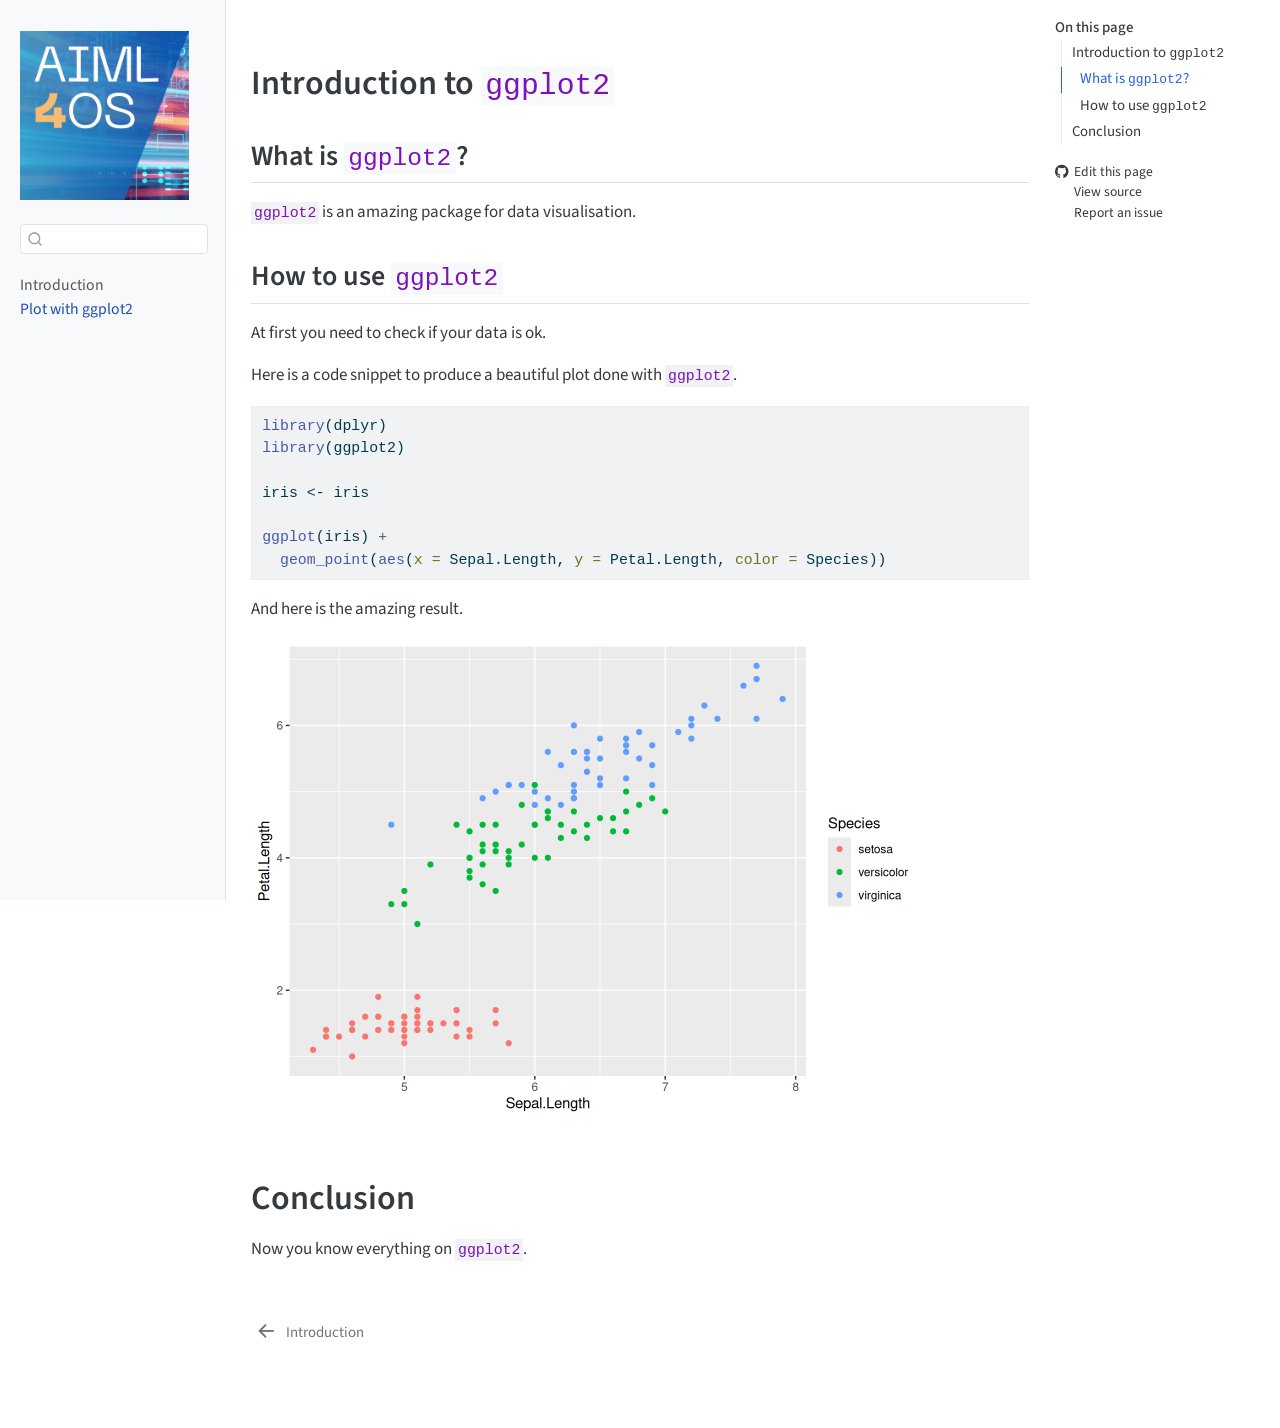
==== chapters/chapter1.html @ b34e7468 "Built site for gh-pages" ====
<!DOCTYPE html>
<html xmlns="http://www.w3.org/1999/xhtml" lang="en" xml:lang="en"><head>

<meta charset="utf-8">
<meta name="generator" content="quarto-1.9.37">

<meta name="viewport" content="width=device-width, initial-scale=1.0, user-scalable=yes">


<title>chapter1 – Introduction to `ggplot2`</title>
<style>
/* Default styles provided by pandoc.
** See https://pandoc.org/MANUAL.html#variables-for-html for config info.
*/
code{white-space: pre-wrap;}
span.smallcaps{font-variant: small-caps;}
div.columns{display: flex; gap: min(4vw, 1.5em);}
div.column{flex: auto; overflow-x: auto;}
div.hanging-indent{margin-left: 1.5em; text-indent: -1.5em;}
ul.task-list{list-style: none;}
ul.task-list li input[type="checkbox"] {
  width: 0.8em;
  margin: 0 0.8em 0.2em -1em; /* quarto-specific, see https://github.com/quarto-dev/quarto-cli/issues/4556 */ 
  vertical-align: middle;
}
/* CSS for syntax highlighting */
html { -webkit-text-size-adjust: 100%; }
pre > code.sourceCode { white-space: pre; position: relative; }
pre > code.sourceCode > span { display: inline-block; line-height: 1.25; }
pre > code.sourceCode > span:empty { height: 1.2em; }
.sourceCode { overflow: visible; }
code.sourceCode > span { color: inherit; text-decoration: inherit; }
div.sourceCode { margin: 1em 0; }
pre.sourceCode { margin: 0; }
@media screen {
div.sourceCode { overflow: auto; }
}
@media print {
pre > code.sourceCode { white-space: pre-wrap; }
pre > code.sourceCode > span { text-indent: -5em; padding-left: 5em; }
}
pre.numberSource code
  { counter-reset: source-line 0; }
pre.numberSource code > span
  { position: relative; left: -4em; counter-increment: source-line; }
pre.numberSource code > span > a:first-child::before
  { content: counter(source-line);
    position: relative; left: -1em; text-align: right; vertical-align: baseline;
    border: none; display: inline-block;
    -webkit-touch-callout: none; -webkit-user-select: none;
    -khtml-user-select: none; -moz-user-select: none;
    -ms-user-select: none; user-select: none;
    padding: 0 4px; width: 4em;
  }
pre.numberSource { margin-left: 3em;  padding-left: 4px; }
div.sourceCode
  {   }
@media screen {
pre > code.sourceCode > span > a:first-child::before { text-decoration: underline; }
}
</style>


<script src="../site_libs/quarto-nav/quarto-nav.js"></script>
<script src="../site_libs/quarto-nav/headroom.min.js"></script>
<script src="../site_libs/clipboard/clipboard.min.js"></script>
<script src="../site_libs/quarto-search/autocomplete.umd.js"></script>
<script src="../site_libs/quarto-search/fuse.min.js"></script>
<script src="../site_libs/quarto-search/quarto-search.js"></script>
<meta name="quarto:offset" content="../">
<link href="../index.html" rel="prev">
<script src="../site_libs/quarto-html/quarto.js" type="module"></script>
<script src="../site_libs/quarto-html/tabsets/tabsets.js" type="module"></script>
<script src="../site_libs/quarto-html/popper.min.js"></script>
<script src="../site_libs/quarto-html/tippy.umd.min.js"></script>
<script src="../site_libs/quarto-html/anchor.min.js"></script>
<link href="../site_libs/quarto-html/tippy.css" rel="stylesheet">
<link href="../site_libs/quarto-html/quarto-syntax-highlighting-7f8f88aac4f3542376d5c11b86a4c14d.css" rel="stylesheet" id="quarto-text-highlighting-styles">
<script src="../site_libs/bootstrap/bootstrap.min.js"></script>
<link href="../site_libs/bootstrap/bootstrap-icons.css" rel="stylesheet">
<link href="../site_libs/bootstrap/bootstrap-2b9ad9b23315d5bb2415e975ecd3cf61.min.css" rel="stylesheet" append-hash="true" id="quarto-bootstrap" data-mode="light">
<script id="quarto-search-options" type="application/json">{
  "location": "sidebar",
  "copy-button": false,
  "collapse-after": 3,
  "panel-placement": "start",
  "type": "textbox",
  "limit": 50,
  "keyboard-shortcut": [
    "f",
    "/",
    "s"
  ],
  "show-item-context": false,
  "language": {
    "search-no-results-text": "No results",
    "search-matching-documents-text": "matching documents",
    "search-copy-link-title": "Copy link to search",
    "search-hide-matches-text": "Hide additional matches",
    "search-more-match-text": "more match in this document",
    "search-more-matches-text": "more matches in this document",
    "search-clear-button-title": "Clear",
    "search-text-placeholder": "",
    "search-detached-cancel-button-title": "Cancel",
    "search-submit-button-title": "Submit",
    "search-label": "Search"
  }
}</script>


<link rel="stylesheet" href="../styles.css">
</head>

<body class="nav-sidebar docked quarto-light">

<div id="quarto-search-results"></div>
  <header id="quarto-header" class="headroom fixed-top">
  <nav class="quarto-secondary-nav">
    <div class="container-fluid d-flex">
      <button type="button" class="quarto-btn-toggle btn" data-bs-toggle="collapse" role="button" data-bs-target=".quarto-sidebar-collapse-item" aria-controls="quarto-sidebar" aria-expanded="false" aria-label="Toggle sidebar navigation" onclick="if (window.quartoToggleHeadroom) { window.quartoToggleHeadroom(); }">
        <i class="bi bi-layout-text-sidebar-reverse"></i>
      </button>
        <nav class="quarto-page-breadcrumbs" aria-label="breadcrumb"><ol class="breadcrumb"><li class="breadcrumb-item"><a href="../chapters/chapter1.html">Plot with ggplot2</a></li></ol></nav>
        <a class="flex-grow-1" role="navigation" data-bs-toggle="collapse" data-bs-target=".quarto-sidebar-collapse-item" aria-controls="quarto-sidebar" aria-expanded="false" aria-label="Toggle sidebar navigation" onclick="if (window.quartoToggleHeadroom) { window.quartoToggleHeadroom(); }">      
        </a>
      <button type="button" class="btn quarto-search-button" aria-label="Search" onclick="window.quartoOpenSearch();">
        <i class="bi bi-search"></i>
      </button>
    </div>
  </nav>
</header>
<!-- content -->
<div id="quarto-content" class="quarto-container page-columns page-rows-contents page-layout-article">
<!-- sidebar -->
  <nav id="quarto-sidebar" class="sidebar collapse collapse-horizontal quarto-sidebar-collapse-item sidebar-navigation docked overflow-auto">
    <div class="pt-lg-2 mt-2 text-left sidebar-header">
      <a href="../index.html" class="sidebar-logo-link">
      <img src="../resources/profile/main3.png" alt="" class="sidebar-logo light-content py-0 d-lg-inline d-none">
      <img src="../resources/profile/main3.png" alt="" class="sidebar-logo dark-content py-0 d-lg-inline d-none">
      </a>
      </div>
        <div class="mt-2 flex-shrink-0 align-items-center">
        <div class="sidebar-search">
        <div id="quarto-search" class="" title="Search"></div>
        </div>
        </div>
    <div class="sidebar-menu-container"> 
    <ul class="list-unstyled mt-1">
        <li class="sidebar-item">
  <div class="sidebar-item-container"> 
  <a href="../index.html" class="sidebar-item-text sidebar-link">
 <span class="menu-text">Introduction</span></a>
  </div>
</li>
        <li class="sidebar-item">
  <div class="sidebar-item-container"> 
  <a href="../chapters/chapter1.html" class="sidebar-item-text sidebar-link active">
 <span class="menu-text">Plot with ggplot2</span></a>
  </div>
</li>
    </ul>
    </div>
</nav>
<div id="quarto-sidebar-glass" class="quarto-sidebar-collapse-item" data-bs-toggle="collapse" data-bs-target=".quarto-sidebar-collapse-item"></div>
<!-- margin-sidebar -->
    <div id="quarto-margin-sidebar" class="sidebar margin-sidebar">
        <nav id="TOC" role="doc-toc" class="toc-active">
    <h2 id="toc-title">On this page</h2>
   
  <ul>
  <li><a href="#introduction-to-ggplot2" id="toc-introduction-to-ggplot2" class="nav-link active" data-scroll-target="#introduction-to-ggplot2">Introduction to <code>ggplot2</code></a>
  <ul class="collapse">
  <li><a href="#what-is-ggplot2" id="toc-what-is-ggplot2" class="nav-link" data-scroll-target="#what-is-ggplot2">What is <code>ggplot2</code>?</a></li>
  <li><a href="#how-to-use-ggplot2" id="toc-how-to-use-ggplot2" class="nav-link" data-scroll-target="#how-to-use-ggplot2">How to use <code>ggplot2</code></a></li>
  </ul></li>
  <li><a href="#conclusion" id="toc-conclusion" class="nav-link" data-scroll-target="#conclusion">Conclusion</a></li>
  </ul>
<div class="toc-actions"><ul><li><a href="https://github.com/AIML4OS/AIML4OS-template-quarto-r/edit/main/chapters/chapter1.qmd" class="toc-action"><i class="bi bi-github"></i>Edit this page</a></li><li><a href="https://github.com/AIML4OS/AIML4OS-template-quarto-r/blob/main/chapters/chapter1.qmd" class="toc-action"><i class="bi empty"></i>View source</a></li><li><a href="https://github.com/AIML4OS/AIML4OS-template-quarto-r/issues/new" class="toc-action"><i class="bi empty"></i>Report an issue</a></li></ul></div></nav>
    </div>
<!-- main -->
<main class="content" id="quarto-document-content"><header id="title-block-header" class="quarto-title-block"></header>




<section id="introduction-to-ggplot2" class="level1">
<h1>Introduction to <code>ggplot2</code></h1>
<section id="what-is-ggplot2" class="level2">
<h2 class="anchored" data-anchor-id="what-is-ggplot2">What is <code>ggplot2</code>?</h2>
<p><code>ggplot2</code> is an amazing package for data visualisation.</p>
</section>
<section id="how-to-use-ggplot2" class="level2">
<h2 class="anchored" data-anchor-id="how-to-use-ggplot2">How to use <code>ggplot2</code></h2>
<p>At first you need to check if your data is ok.</p>
<p>Here is a code snippet to produce a beautiful plot done with <code>ggplot2</code>.</p>
<div class="cell">
<div class="code-copy-outer-scaffold"><div class="sourceCode cell-code" id="cb1"><pre class="sourceCode r code-with-copy"><code class="sourceCode r"><span id="cb1-1"><a href="#cb1-1" aria-hidden="true" tabindex="-1"></a><span class="fu">library</span>(dplyr)</span>
<span id="cb1-2"><a href="#cb1-2" aria-hidden="true" tabindex="-1"></a><span class="fu">library</span>(ggplot2)</span>
<span id="cb1-3"><a href="#cb1-3" aria-hidden="true" tabindex="-1"></a></span>
<span id="cb1-4"><a href="#cb1-4" aria-hidden="true" tabindex="-1"></a>iris <span class="ot">&lt;-</span> iris</span>
<span id="cb1-5"><a href="#cb1-5" aria-hidden="true" tabindex="-1"></a></span>
<span id="cb1-6"><a href="#cb1-6" aria-hidden="true" tabindex="-1"></a><span class="fu">ggplot</span>(iris) <span class="sc">+</span></span>
<span id="cb1-7"><a href="#cb1-7" aria-hidden="true" tabindex="-1"></a>  <span class="fu">geom_point</span>(<span class="fu">aes</span>(<span class="at">x =</span> Sepal.Length, <span class="at">y =</span> Petal.Length, <span class="at">color =</span> Species))</span></code></pre></div><button title="Copy to Clipboard" class="code-copy-button"><i class="bi"></i></button></div>
</div>
<p>And here is the amazing result.</p>
<div class="cell">
<div class="cell-output-display">
<div>
<figure class="figure">
<p><img src="chapter1_files/figure-html/unnamed-chunk-2-1.png" class="img-fluid figure-img" width="672"></p>
</figure>
</div>
</div>
</div>
</section>
</section>
<section id="conclusion" class="level1">
<h1>Conclusion</h1>
<p>Now you know everything on <code>ggplot2</code>.</p>


</section>

</main> <!-- /main -->
<script id="quarto-html-after-body" type="application/javascript">
  window.document.addEventListener("DOMContentLoaded", function (event) {
    const icon = "";
    const anchorJS = new window.AnchorJS();
    anchorJS.options = {
      placement: 'right',
      icon: icon
    };
    anchorJS.add('.anchored');
    const isCodeAnnotation = (el) => {
      for (const clz of el.classList) {
        if (clz.startsWith('code-annotation-')) {                     
          return true;
        }
      }
      return false;
    }
    const onCopySuccess = function(e) {
      // button target
      const button = e.trigger;
      // don't keep focus
      button.blur();
      // flash "checked"
      button.classList.add('code-copy-button-checked');
      var currentTitle = button.getAttribute("title");
      button.setAttribute("title", "Copied!");
      let tooltip;
      if (window.bootstrap) {
        button.setAttribute("data-bs-toggle", "tooltip");
        button.setAttribute("data-bs-placement", "left");
        button.setAttribute("data-bs-title", "Copied!");
        tooltip = new bootstrap.Tooltip(button, 
          { trigger: "manual", 
            customClass: "code-copy-button-tooltip",
            offset: [0, -8]});
        tooltip.show();    
      }
      setTimeout(function() {
        if (tooltip) {
          tooltip.hide();
          button.removeAttribute("data-bs-title");
          button.removeAttribute("data-bs-toggle");
          button.removeAttribute("data-bs-placement");
        }
        button.setAttribute("title", currentTitle);
        button.classList.remove('code-copy-button-checked');
      }, 1000);
      // clear code selection
      e.clearSelection();
    }
    const getTextToCopy = function(trigger) {
      const outerScaffold = trigger.parentElement.cloneNode(true);
      const codeEl = outerScaffold.querySelector('code');
      for (const childEl of codeEl.children) {
        if (isCodeAnnotation(childEl)) {
          childEl.remove();
        }
      }
      return codeEl.innerText;
    }
    const clipboard = new window.ClipboardJS('.code-copy-button:not([data-in-quarto-modal])', {
      text: getTextToCopy
    });
    clipboard.on('success', onCopySuccess);
    if (window.document.getElementById('quarto-embedded-source-code-modal')) {
      const clipboardModal = new window.ClipboardJS('.code-copy-button[data-in-quarto-modal]', {
        text: getTextToCopy,
        container: window.document.getElementById('quarto-embedded-source-code-modal')
      });
      clipboardModal.on('success', onCopySuccess);
    }
      var localhostRegex = new RegExp(/^(?:http|https):\/\/localhost\:?[0-9]*\//);
      var mailtoRegex = new RegExp(/^mailto:/);
        var filterRegex = new RegExp("https:\/\/AIML4OS\.github\.io\/AIML4OS-template-quarto-r");
      var isInternal = (href) => {
          return filterRegex.test(href) || localhostRegex.test(href) || mailtoRegex.test(href);
      }
      // Inspect non-navigation links and adorn them if external
     var links = window.document.querySelectorAll('a[href]:not(.nav-link):not(.navbar-brand):not(.toc-action):not(.sidebar-link):not(.sidebar-item-toggle):not(.pagination-link):not(.no-external):not([aria-hidden]):not(.dropdown-item):not(.quarto-navigation-tool):not(.about-link)');
      for (var i=0; i<links.length; i++) {
        const link = links[i];
        if (!isInternal(link.href)) {
          // undo the damage that might have been done by quarto-nav.js in the case of
          // links that we want to consider external
          if (link.dataset.originalHref !== undefined) {
            link.href = link.dataset.originalHref;
          }
        }
      }
    function tippyHover(el, contentFn, onTriggerFn, onUntriggerFn) {
      const config = {
        allowHTML: true,
        maxWidth: 500,
        delay: 100,
        arrow: false,
        appendTo: function(el) {
            return el.parentElement;
        },
        interactive: true,
        interactiveBorder: 10,
        theme: 'quarto',
        placement: 'bottom-start',
      };
      if (contentFn) {
        config.content = contentFn;
      }
      if (onTriggerFn) {
        config.onTrigger = onTriggerFn;
      }
      if (onUntriggerFn) {
        config.onUntrigger = onUntriggerFn;
      }
      window.tippy(el, config); 
    }
    const noterefs = window.document.querySelectorAll('a[role="doc-noteref"]');
    for (var i=0; i<noterefs.length; i++) {
      const ref = noterefs[i];
      tippyHover(ref, function() {
        // use id or data attribute instead here
        let href = ref.getAttribute('data-footnote-href') || ref.getAttribute('href');
        try { href = new URL(href).hash; } catch {}
        const id = href.replace(/^#\/?/, "");
        const note = window.document.getElementById(id);
        if (note) {
          return note.innerHTML;
        } else {
          return "";
        }
      });
    }
    const xrefs = window.document.querySelectorAll('a.quarto-xref');
    const processXRef = (id, note) => {
      // Strip column container classes
      const stripColumnClz = (el) => {
        el.classList.remove("page-full", "page-columns");
        if (el.children) {
          for (const child of el.children) {
            stripColumnClz(child);
          }
        }
      }
      stripColumnClz(note)
      if (id === null || id.startsWith('sec-')) {
        // Special case sections, only their first couple elements
        const container = document.createElement("div");
        if (note.children && note.children.length > 2) {
          container.appendChild(note.children[0].cloneNode(true));
          for (let i = 1; i < note.children.length; i++) {
            const child = note.children[i];
            if (child.tagName === "P" && child.innerText === "") {
              continue;
            } else {
              container.appendChild(child.cloneNode(true));
              break;
            }
          }
          if (window.Quarto?.typesetMath) {
            window.Quarto.typesetMath(container);
          }
          return container.innerHTML
        } else {
          if (window.Quarto?.typesetMath) {
            window.Quarto.typesetMath(note);
          }
          return note.innerHTML;
        }
      } else {
        // Remove any anchor links if they are present
        const anchorLink = note.querySelector('a.anchorjs-link');
        if (anchorLink) {
          anchorLink.remove();
        }
        if (window.Quarto?.typesetMath) {
          window.Quarto.typesetMath(note);
        }
        if (note.classList.contains("callout")) {
          return note.outerHTML;
        } else {
          return note.innerHTML;
        }
      }
    }
    for (var i=0; i<xrefs.length; i++) {
      const xref = xrefs[i];
      tippyHover(xref, undefined, function(instance) {
        instance.disable();
        let url = xref.getAttribute('href');
        let hash = undefined; 
        if (url.startsWith('#')) {
          hash = url;
        } else {
          try { hash = new URL(url).hash; } catch {}
        }
        if (hash) {
          const id = hash.replace(/^#\/?/, "");
          const note = window.document.getElementById(id);
          if (note !== null) {
            try {
              const html = processXRef(id, note.cloneNode(true));
              instance.setContent(html);
            } finally {
              instance.enable();
              instance.show();
            }
          } else {
            // See if we can fetch this
            fetch(url.split('#')[0])
            .then(res => res.text())
            .then(html => {
              const parser = new DOMParser();
              const htmlDoc = parser.parseFromString(html, "text/html");
              const note = htmlDoc.getElementById(id);
              if (note !== null) {
                const html = processXRef(id, note);
                instance.setContent(html);
              } 
            }).finally(() => {
              instance.enable();
              instance.show();
            });
          }
        } else {
          // See if we can fetch a full url (with no hash to target)
          // This is a special case and we should probably do some content thinning / targeting
          fetch(url)
          .then(res => res.text())
          .then(html => {
            const parser = new DOMParser();
            const htmlDoc = parser.parseFromString(html, "text/html");
            const note = htmlDoc.querySelector('main.content');
            if (note !== null) {
              // This should only happen for chapter cross references
              // (since there is no id in the URL)
              // remove the first header
              if (note.children.length > 0 && note.children[0].tagName === "HEADER") {
                note.children[0].remove();
              }
              const html = processXRef(null, note);
              instance.setContent(html);
            } 
          }).finally(() => {
            instance.enable();
            instance.show();
          });
        }
      }, function(instance) {
      });
    }
        let selectedAnnoteEl;
        const selectorForAnnotation = ( cell, annotation) => {
          let cellAttr = 'data-code-cell="' + cell + '"';
          let lineAttr = 'data-code-annotation="' +  annotation + '"';
          const selector = 'span[' + cellAttr + '][' + lineAttr + ']';
          return selector;
        }
        const selectCodeLines = (annoteEl) => {
          const doc = window.document;
          const targetCell = annoteEl.getAttribute("data-target-cell");
          const targetAnnotation = annoteEl.getAttribute("data-target-annotation");
          const annoteSpan = window.document.querySelector(selectorForAnnotation(targetCell, targetAnnotation));
          const lines = annoteSpan.getAttribute("data-code-lines").split(",");
          const lineIds = lines.map((line) => {
            return targetCell + "-" + line;
          })
          let top = null;
          let height = null;
          let parent = null;
          if (lineIds.length > 0) {
              //compute the position of the single el (top and bottom and make a div)
              const el = window.document.getElementById(lineIds[0]);
              top = el.offsetTop;
              height = el.offsetHeight;
              parent = el.parentElement.parentElement;
            if (lineIds.length > 1) {
              const lastEl = window.document.getElementById(lineIds[lineIds.length - 1]);
              const bottom = lastEl.offsetTop + lastEl.offsetHeight;
              height = bottom - top;
            }
            if (top !== null && height !== null && parent !== null) {
              // cook up a div (if necessary) and position it 
              let div = window.document.getElementById("code-annotation-line-highlight");
              if (div === null) {
                div = window.document.createElement("div");
                div.setAttribute("id", "code-annotation-line-highlight");
                div.style.position = 'absolute';
                parent.appendChild(div);
              }
              div.style.top = top - 2 + "px";
              div.style.height = height + 4 + "px";
              div.style.left = 0;
              let gutterDiv = window.document.getElementById("code-annotation-line-highlight-gutter");
              if (gutterDiv === null) {
                gutterDiv = window.document.createElement("div");
                gutterDiv.setAttribute("id", "code-annotation-line-highlight-gutter");
                gutterDiv.style.position = 'absolute';
                const codeCell = window.document.getElementById(targetCell);
                const gutter = codeCell.querySelector('.code-annotation-gutter');
                gutter.appendChild(gutterDiv);
              }
              gutterDiv.style.top = top - 2 + "px";
              gutterDiv.style.height = height + 4 + "px";
            }
            selectedAnnoteEl = annoteEl;
          }
        };
        const unselectCodeLines = () => {
          const elementsIds = ["code-annotation-line-highlight", "code-annotation-line-highlight-gutter"];
          elementsIds.forEach((elId) => {
            const div = window.document.getElementById(elId);
            if (div) {
              div.remove();
            }
          });
          selectedAnnoteEl = undefined;
        };
          // Handle positioning of the toggle
      window.addEventListener(
        "resize",
        throttle(() => {
          elRect = undefined;
          if (selectedAnnoteEl) {
            selectCodeLines(selectedAnnoteEl);
          }
        }, 10)
      );
      function throttle(fn, ms) {
      let throttle = false;
      let timer;
        return (...args) => {
          if(!throttle) { // first call gets through
              fn.apply(this, args);
              throttle = true;
          } else { // all the others get throttled
              if(timer) clearTimeout(timer); // cancel #2
              timer = setTimeout(() => {
                fn.apply(this, args);
                timer = throttle = false;
              }, ms);
          }
        };
      }
        // Attach click handler to the DT
        const annoteDls = window.document.querySelectorAll('dt[data-target-cell]');
        for (const annoteDlNode of annoteDls) {
          annoteDlNode.addEventListener('click', (event) => {
            const clickedEl = event.target;
            if (clickedEl !== selectedAnnoteEl) {
              unselectCodeLines();
              const activeEl = window.document.querySelector('dt[data-target-cell].code-annotation-active');
              if (activeEl) {
                activeEl.classList.remove('code-annotation-active');
              }
              selectCodeLines(clickedEl);
              clickedEl.classList.add('code-annotation-active');
            } else {
              // Unselect the line
              unselectCodeLines();
              clickedEl.classList.remove('code-annotation-active');
            }
          });
        }
    const findCites = (el) => {
      const parentEl = el.parentElement;
      if (parentEl) {
        const cites = parentEl.dataset.cites;
        if (cites) {
          return {
            el,
            cites: cites.split(' ')
          };
        } else {
          return findCites(el.parentElement)
        }
      } else {
        return undefined;
      }
    };
    var bibliorefs = window.document.querySelectorAll('a[role="doc-biblioref"]');
    for (var i=0; i<bibliorefs.length; i++) {
      const ref = bibliorefs[i];
      const citeInfo = findCites(ref);
      if (citeInfo) {
        tippyHover(citeInfo.el, function() {
          var popup = window.document.createElement('div');
          citeInfo.cites.forEach(function(cite) {
            var citeDiv = window.document.createElement('div');
            citeDiv.classList.add('hanging-indent');
            citeDiv.classList.add('csl-entry');
            var biblioDiv = window.document.getElementById('ref-' + cite);
            if (biblioDiv) {
              citeDiv.innerHTML = biblioDiv.innerHTML;
            }
            popup.appendChild(citeDiv);
          });
          return popup.innerHTML;
        });
      }
    }
  });
  </script>
<nav class="page-navigation">
  <div class="nav-page nav-page-previous">
      <a href="../index.html" class="pagination-link" aria-label="Introduction">
        <i class="bi bi-arrow-left-short"></i> <span class="nav-page-text">Introduction</span>
      </a>          
  </div>
  <div class="nav-page nav-page-next">
  </div>
</nav>
</div> <!-- /content -->




<footer class="footer"><div class="nav-footer"><div class="nav-footer-center"><div class="toc-actions d-sm-block d-md-none"><ul><li><a href="https://github.com/AIML4OS/AIML4OS-template-quarto-r/edit/main/chapters/chapter1.qmd" class="toc-action"><i class="bi bi-github"></i>Edit this page</a></li><li><a href="https://github.com/AIML4OS/AIML4OS-template-quarto-r/blob/main/chapters/chapter1.qmd" class="toc-action"><i class="bi empty"></i>View source</a></li><li><a href="https://github.com/AIML4OS/AIML4OS-template-quarto-r/issues/new" class="toc-action"><i class="bi empty"></i>Report an issue</a></li></ul></div></div></div></footer></body></html>
---- site_libs/quarto-html/tippy.css ----
.tippy-box[data-animation=fade][data-state=hidden]{opacity:0}[data-tippy-root]{max-width:calc(100vw - 10px)}.tippy-box{position:relative;background-color:#333;color:#fff;border-radius:4px;font-size:14px;line-height:1.4;white-space:normal;outline:0;transition-property:transform,visibility,opacity}.tippy-box[data-placement^=top]>.tippy-arrow{bottom:0}.tippy-box[data-placement^=top]>.tippy-arrow:before{bottom:-7px;left:0;border-width:8px 8px 0;border-top-color:initial;transform-origin:center top}.tippy-box[data-placement^=bottom]>.tippy-arrow{top:0}.tippy-box[data-placement^=bottom]>.tippy-arrow:before{top:-7px;left:0;border-width:0 8px 8px;border-bottom-color:initial;transform-origin:center bottom}.tippy-box[data-placement^=left]>.tippy-arrow{right:0}.tippy-box[data-placement^=left]>.tippy-arrow:before{border-width:8px 0 8px 8px;border-left-color:initial;right:-7px;transform-origin:center left}.tippy-box[data-placement^=right]>.tippy-arrow{left:0}.tippy-box[data-placement^=right]>.tippy-arrow:before{left:-7px;border-width:8px 8px 8px 0;border-right-color:initial;transform-origin:center right}.tippy-box[data-inertia][data-state=visible]{transition-timing-function:cubic-bezier(.54,1.5,.38,1.11)}.tippy-arrow{width:16px;height:16px;color:#333}.tippy-arrow:before{content:"";position:absolute;border-color:transparent;border-style:solid}.tippy-content{position:relative;padding:5px 9px;z-index:1}
---- site_libs/quarto-html/quarto-syntax-highlighting-7f8f88aac4f3542376d5c11b86a4c14d.css ----
/* quarto syntax highlight colors */
:root {
  --quarto-hl-ot-color: #003B4F;
  --quarto-hl-at-color: #657422;
  --quarto-hl-ss-color: #20794D;
  --quarto-hl-an-color: #5E5E5E;
  --quarto-hl-fu-color: #4758AB;
  --quarto-hl-st-color: #20794D;
  --quarto-hl-cf-color: #003B4F;
  --quarto-hl-op-color: #5E5E5E;
  --quarto-hl-er-color: #AD0000;
  --quarto-hl-bn-color: #AD0000;
  --quarto-hl-al-color: #AD0000;
  --quarto-hl-va-color: #111111;
  --quarto-hl-bu-color: inherit;
  --quarto-hl-ex-color: inherit;
  --quarto-hl-pp-color: #AD0000;
  --quarto-hl-in-color: #5E5E5E;
  --quarto-hl-vs-color: #20794D;
  --quarto-hl-wa-color: #5E5E5E;
  --quarto-hl-do-color: #5E5E5E;
  --quarto-hl-im-color: #00769E;
  --quarto-hl-ch-color: #20794D;
  --quarto-hl-dt-color: #AD0000;
  --quarto-hl-fl-color: #AD0000;
  --quarto-hl-co-color: #5E5E5E;
  --quarto-hl-cv-color: #5E5E5E;
  --quarto-hl-cn-color: #8f5902;
  --quarto-hl-sc-color: #5E5E5E;
  --quarto-hl-dv-color: #AD0000;
  --quarto-hl-kw-color: #003B4F;
}

/* other quarto variables */
:root {
  --quarto-font-monospace: SFMono-Regular, Menlo, Monaco, Consolas, "Liberation Mono", "Courier New", monospace;
}

/* syntax highlight based on Pandoc's rules */
pre > code.sourceCode > span {
  color: #003B4F;
}

code.sourceCode > span {
  color: #003B4F;
}

div.sourceCode,
div.sourceCode pre.sourceCode {
  color: #003B4F;
}

/* Normal */
code span {
  color: #003B4F;
}

/* Alert */
code span.al {
  color: #AD0000;
  font-style: inherit;
}

/* Annotation */
code span.an {
  color: #5E5E5E;
  font-style: inherit;
}

/* Attribute */
code span.at {
  color: #657422;
  font-style: inherit;
}

/* BaseN */
code span.bn {
  color: #AD0000;
  font-style: inherit;
}

/* BuiltIn */
code span.bu {
  font-style: inherit;
}

/* ControlFlow */
code span.cf {
  color: #003B4F;
  font-weight: bold;
  font-style: inherit;
}

/* Char */
code span.ch {
  color: #20794D;
  font-style: inherit;
}

/* Constant */
code span.cn {
  color: #8f5902;
  font-style: inherit;
}

/* Comment */
code span.co {
  color: #5E5E5E;
  font-style: inherit;
}

/* CommentVar */
code span.cv {
  color: #5E5E5E;
  font-style: italic;
}

/* Documentation */
code span.do {
  color: #5E5E5E;
  font-style: italic;
}

/* DataType */
code span.dt {
  color: #AD0000;
  font-style: inherit;
}

/* DecVal */
code span.dv {
  color: #AD0000;
  font-style: inherit;
}

/* Error */
code span.er {
  color: #AD0000;
  font-style: inherit;
}

/* Extension */
code span.ex {
  font-style: inherit;
}

/* Float */
code span.fl {
  color: #AD0000;
  font-style: inherit;
}

/* Function */
code span.fu {
  color: #4758AB;
  font-style: inherit;
}

/* Import */
code span.im {
  color: #00769E;
  font-style: inherit;
}

/* Information */
code span.in {
  color: #5E5E5E;
  font-style: inherit;
}

/* Keyword */
code span.kw {
  color: #003B4F;
  font-weight: bold;
  font-style: inherit;
}

/* Operator */
code span.op {
  color: #5E5E5E;
  font-style: inherit;
}

/* Other */
code span.ot {
  color: #003B4F;
  font-style: inherit;
}

/* Preprocessor */
code span.pp {
  color: #AD0000;
  font-style: inherit;
}

/* SpecialChar */
code span.sc {
  color: #5E5E5E;
  font-style: inherit;
}

/* SpecialString */
code span.ss {
  color: #20794D;
  font-style: inherit;
}

/* String */
code span.st {
  color: #20794D;
  font-style: inherit;
}

/* Variable */
code span.va {
  color: #111111;
  font-style: inherit;
}

/* VerbatimString */
code span.vs {
  color: #20794D;
  font-style: inherit;
}

/* Warning */
code span.wa {
  color: #5E5E5E;
  font-style: italic;
}

.prevent-inlining {
  content: "</";
}

/*# sourceMappingURL=789ad8cd35626ba772517505b42a116e.css.map */
---- styles.css ----
/* css styles */
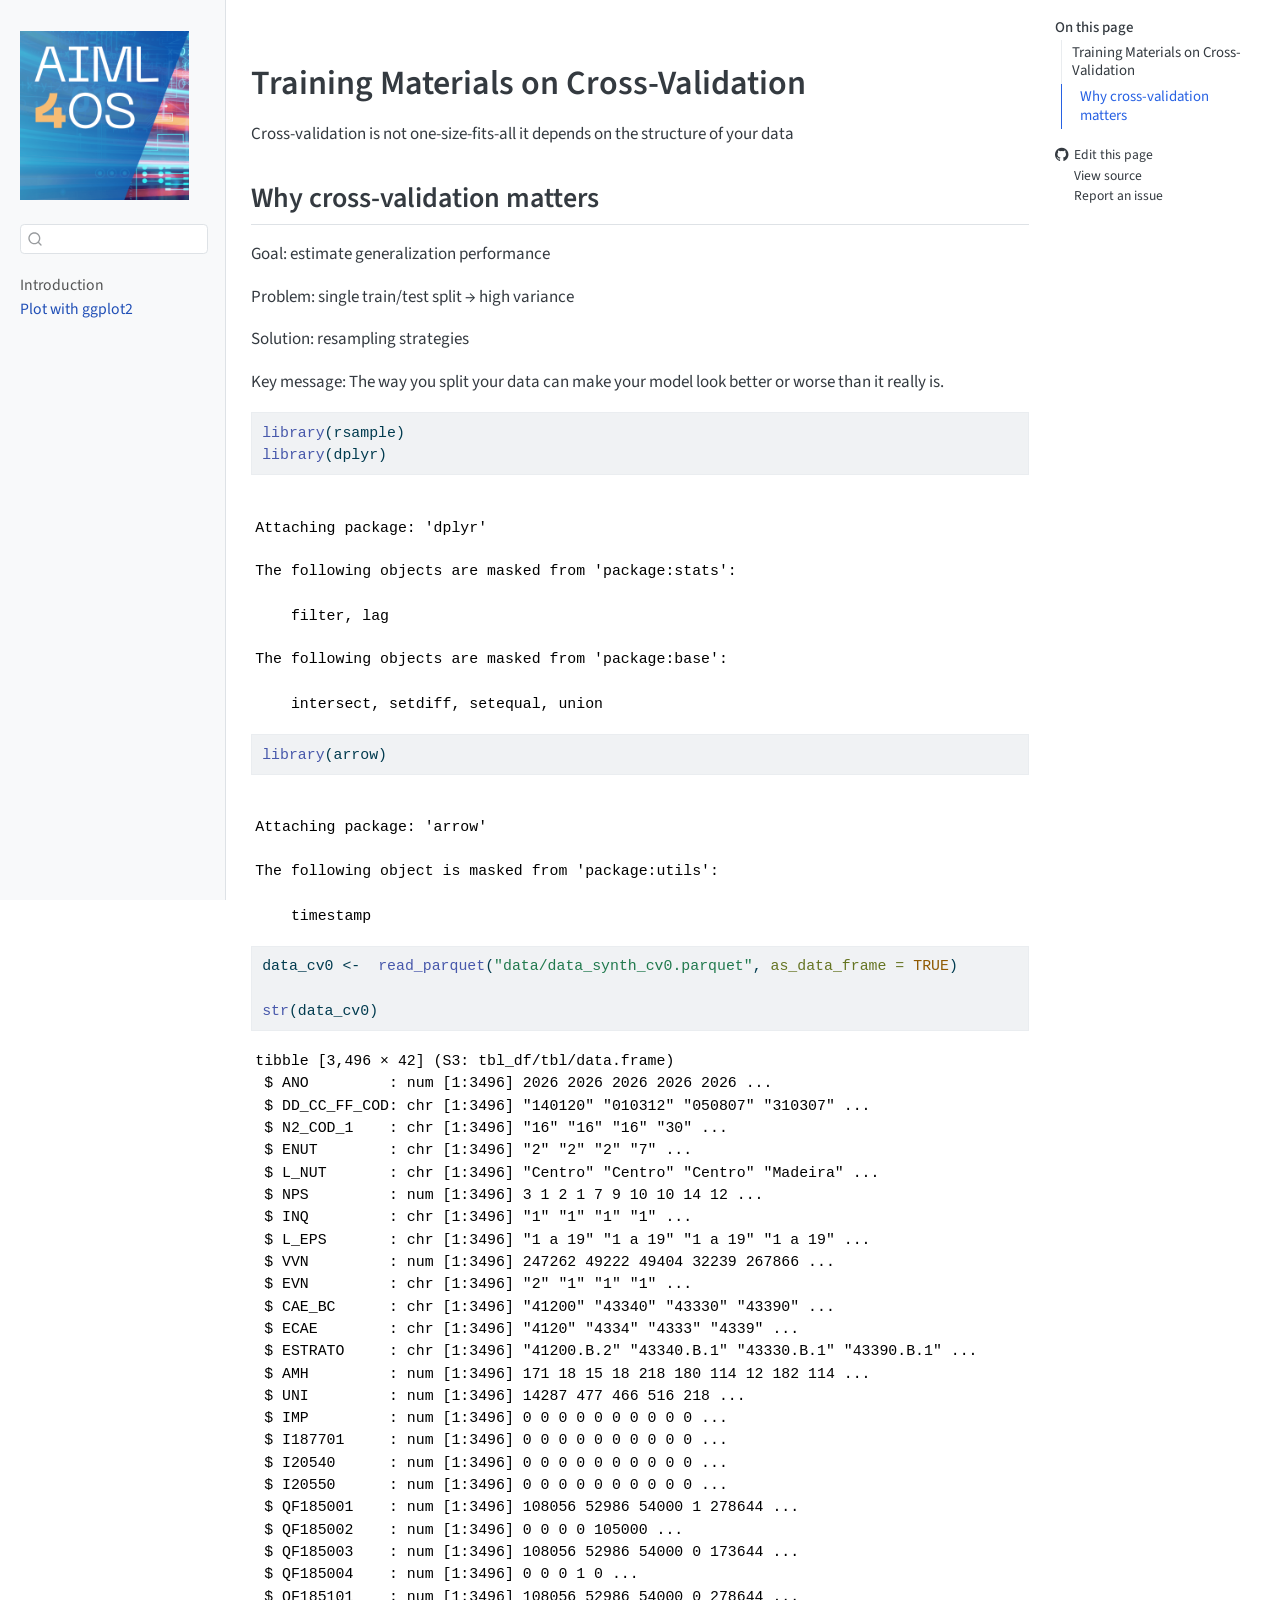
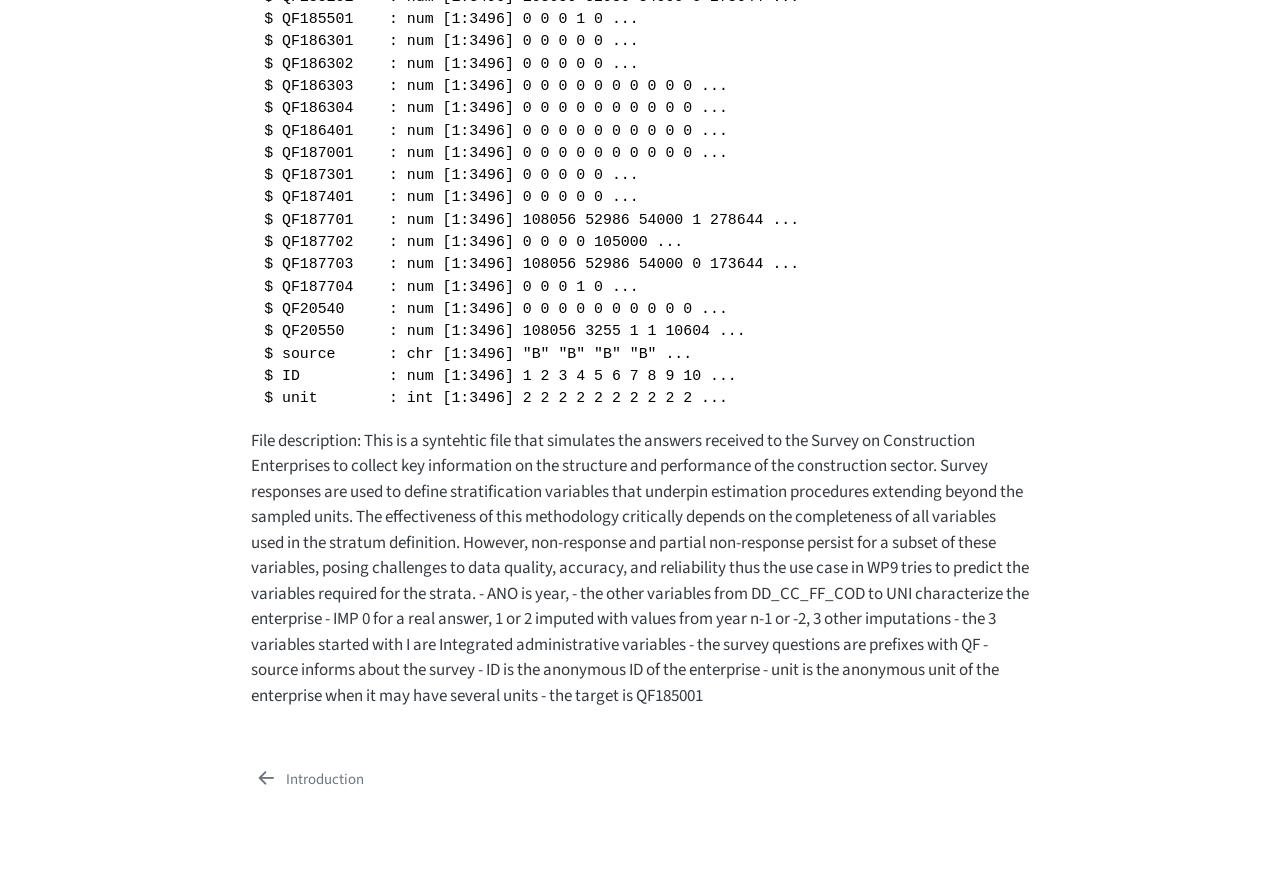
==== commit 63c95e7b: "Built site for gh-pages" ====
--- a/chapters/chapter1.html
+++ b/chapters/chapter1.html
@@ -78,7 +78,7 @@
 <link href="../site_libs/quarto-html/quarto-syntax-highlighting-7f8f88aac4f3542376d5c11b86a4c14d.css" rel="stylesheet" id="quarto-text-highlighting-styles">
 <script src="../site_libs/bootstrap/bootstrap.min.js"></script>
 <link href="../site_libs/bootstrap/bootstrap-icons.css" rel="stylesheet">
-<link href="../site_libs/bootstrap/bootstrap-2b9ad9b23315d5bb2415e975ecd3cf61.min.css" rel="stylesheet" append-hash="true" id="quarto-bootstrap" data-mode="light">
+<link href="../site_libs/bootstrap/bootstrap-84365199647afda7ec578bfe13ef3742.min.css" rel="stylesheet" append-hash="true" id="quarto-bootstrap" data-mode="light">
 <script id="quarto-search-options" type="application/json">{
   "location": "sidebar",
   "copy-button": false,
@@ -168,12 +168,10 @@
     <h2 id="toc-title">On this page</h2>
    
   <ul>
-  <li><a href="#introduction-to-ggplot2" id="toc-introduction-to-ggplot2" class="nav-link active" data-scroll-target="#introduction-to-ggplot2">Introduction to <code>ggplot2</code></a>
+  <li><a href="#training-materials-on-cross-validation" id="toc-training-materials-on-cross-validation" class="nav-link active" data-scroll-target="#training-materials-on-cross-validation">Training Materials on Cross-Validation</a>
   <ul class="collapse">
-  <li><a href="#what-is-ggplot2" id="toc-what-is-ggplot2" class="nav-link" data-scroll-target="#what-is-ggplot2">What is <code>ggplot2</code>?</a></li>
-  <li><a href="#how-to-use-ggplot2" id="toc-how-to-use-ggplot2" class="nav-link" data-scroll-target="#how-to-use-ggplot2">How to use <code>ggplot2</code></a></li>
+  <li><a href="#why-cross-validation-matters" id="toc-why-cross-validation-matters" class="nav-link" data-scroll-target="#why-cross-validation-matters">Why cross-validation matters</a></li>
   </ul></li>
-  <li><a href="#conclusion" id="toc-conclusion" class="nav-link" data-scroll-target="#conclusion">Conclusion</a></li>
   </ul>
 <div class="toc-actions"><ul><li><a href="https://github.com/AIML4OS/AIML4OS-template-quarto-r/edit/main/chapters/chapter1.qmd" class="toc-action"><i class="bi bi-github"></i>Edit this page</a></li><li><a href="https://github.com/AIML4OS/AIML4OS-template-quarto-r/blob/main/chapters/chapter1.qmd" class="toc-action"><i class="bi empty"></i>View source</a></li><li><a href="https://github.com/AIML4OS/AIML4OS-template-quarto-r/issues/new" class="toc-action"><i class="bi empty"></i>Report an issue</a></li></ul></div></nav>
     </div>
@@ -183,42 +181,97 @@
 
 
 
-<section id="introduction-to-ggplot2" class="level1">
-<h1>Introduction to <code>ggplot2</code></h1>
-<section id="what-is-ggplot2" class="level2">
-<h2 class="anchored" data-anchor-id="what-is-ggplot2">What is <code>ggplot2</code>?</h2>
-<p><code>ggplot2</code> is an amazing package for data visualisation.</p>
+<section id="training-materials-on-cross-validation" class="level1">
+<h1>Training Materials on Cross-Validation</h1>
+<p>Cross-validation is not one-size-fits-all it depends on the structure of your data</p>
+<section id="why-cross-validation-matters" class="level2">
+<h2 class="anchored" data-anchor-id="why-cross-validation-matters">Why cross-validation matters</h2>
+<p>Goal: estimate generalization performance</p>
+<p>Problem: single train/test split → high variance</p>
+<p>Solution: resampling strategies</p>
+<p>Key message: The way you split your data can make your model look better or worse than it really is.</p>
+<div class="cell">
+<div class="code-copy-outer-scaffold"><div class="sourceCode cell-code" id="cb1"><pre class="sourceCode r code-with-copy"><code class="sourceCode r"><span id="cb1-1"><a href="#cb1-1" aria-hidden="true" tabindex="-1"></a><span class="fu">library</span>(rsample)</span>
+<span id="cb1-2"><a href="#cb1-2" aria-hidden="true" tabindex="-1"></a><span class="fu">library</span>(dplyr)</span></code></pre></div><button title="Copy to Clipboard" class="code-copy-button"><i class="bi"></i></button></div>
+<div class="cell-output cell-output-stderr">
+<pre><code>
+Attaching package: 'dplyr'</code></pre>
+</div>
+<div class="cell-output cell-output-stderr">
+<pre><code>The following objects are masked from 'package:stats':
+
+    filter, lag</code></pre>
+</div>
+<div class="cell-output cell-output-stderr">
+<pre><code>The following objects are masked from 'package:base':
+
+    intersect, setdiff, setequal, union</code></pre>
+</div>
+<div class="code-copy-outer-scaffold"><div class="sourceCode cell-code" id="cb5"><pre class="sourceCode r code-with-copy"><code class="sourceCode r"><span id="cb5-1"><a href="#cb5-1" aria-hidden="true" tabindex="-1"></a><span class="fu">library</span>(arrow)</span></code></pre></div><button title="Copy to Clipboard" class="code-copy-button"><i class="bi"></i></button></div>
+<div class="cell-output cell-output-stderr">
+<pre><code>
+Attaching package: 'arrow'</code></pre>
+</div>
+<div class="cell-output cell-output-stderr">
+<pre><code>The following object is masked from 'package:utils':
+
+    timestamp</code></pre>
+</div>
+</div>
+<div class="cell">
+<div class="code-copy-outer-scaffold"><div class="sourceCode cell-code" id="cb8"><pre class="sourceCode r code-with-copy"><code class="sourceCode r"><span id="cb8-1"><a href="#cb8-1" aria-hidden="true" tabindex="-1"></a>data_cv0 <span class="ot">&lt;-</span>  <span class="fu">read_parquet</span>(<span class="st">"data/data_synth_cv0.parquet"</span>, <span class="at">as_data_frame =</span> <span class="cn">TRUE</span>)</span>
+<span id="cb8-2"><a href="#cb8-2" aria-hidden="true" tabindex="-1"></a></span>
+<span id="cb8-3"><a href="#cb8-3" aria-hidden="true" tabindex="-1"></a><span class="fu">str</span>(data_cv0)</span></code></pre></div><button title="Copy to Clipboard" class="code-copy-button"><i class="bi"></i></button></div>
+<div class="cell-output cell-output-stdout">
+<pre><code>tibble [3,496 × 42] (S3: tbl_df/tbl/data.frame)
+ $ ANO         : num [1:3496] 2026 2026 2026 2026 2026 ...
+ $ DD_CC_FF_COD: chr [1:3496] "140120" "010312" "050807" "310307" ...
+ $ N2_COD_1    : chr [1:3496] "16" "16" "16" "30" ...
+ $ ENUT        : chr [1:3496] "2" "2" "2" "7" ...
+ $ L_NUT       : chr [1:3496] "Centro" "Centro" "Centro" "Madeira" ...
+ $ NPS         : num [1:3496] 3 1 2 1 7 9 10 10 14 12 ...
+ $ INQ         : chr [1:3496] "1" "1" "1" "1" ...
+ $ L_EPS       : chr [1:3496] "1 a 19" "1 a 19" "1 a 19" "1 a 19" ...
+ $ VVN         : num [1:3496] 247262 49222 49404 32239 267866 ...
+ $ EVN         : chr [1:3496] "2" "1" "1" "1" ...
+ $ CAE_BC      : chr [1:3496] "41200" "43340" "43330" "43390" ...
+ $ ECAE        : chr [1:3496] "4120" "4334" "4333" "4339" ...
+ $ ESTRATO     : chr [1:3496] "41200.B.2" "43340.B.1" "43330.B.1" "43390.B.1" ...
+ $ AMH         : num [1:3496] 171 18 15 18 218 180 114 12 182 114 ...
+ $ UNI         : num [1:3496] 14287 477 466 516 218 ...
+ $ IMP         : num [1:3496] 0 0 0 0 0 0 0 0 0 0 ...
+ $ I187701     : num [1:3496] 0 0 0 0 0 0 0 0 0 0 ...
+ $ I20540      : num [1:3496] 0 0 0 0 0 0 0 0 0 0 ...
+ $ I20550      : num [1:3496] 0 0 0 0 0 0 0 0 0 0 ...
+ $ QF185001    : num [1:3496] 108056 52986 54000 1 278644 ...
+ $ QF185002    : num [1:3496] 0 0 0 0 105000 ...
+ $ QF185003    : num [1:3496] 108056 52986 54000 0 173644 ...
+ $ QF185004    : num [1:3496] 0 0 0 1 0 ...
+ $ QF185101    : num [1:3496] 108056 52986 54000 0 278644 ...
+ $ QF185501    : num [1:3496] 0 0 0 1 0 ...
+ $ QF186301    : num [1:3496] 0 0 0 0 0 ...
+ $ QF186302    : num [1:3496] 0 0 0 0 0 ...
+ $ QF186303    : num [1:3496] 0 0 0 0 0 0 0 0 0 0 ...
+ $ QF186304    : num [1:3496] 0 0 0 0 0 0 0 0 0 0 ...
+ $ QF186401    : num [1:3496] 0 0 0 0 0 0 0 0 0 0 ...
+ $ QF187001    : num [1:3496] 0 0 0 0 0 0 0 0 0 0 ...
+ $ QF187301    : num [1:3496] 0 0 0 0 0 ...
+ $ QF187401    : num [1:3496] 0 0 0 0 0 ...
+ $ QF187701    : num [1:3496] 108056 52986 54000 1 278644 ...
+ $ QF187702    : num [1:3496] 0 0 0 0 105000 ...
+ $ QF187703    : num [1:3496] 108056 52986 54000 0 173644 ...
+ $ QF187704    : num [1:3496] 0 0 0 1 0 ...
+ $ QF20540     : num [1:3496] 0 0 0 0 0 0 0 0 0 0 ...
+ $ QF20550     : num [1:3496] 108056 3255 1 1 10604 ...
+ $ source      : chr [1:3496] "B" "B" "B" "B" ...
+ $ ID          : num [1:3496] 1 2 3 4 5 6 7 8 9 10 ...
+ $ unit        : int [1:3496] 2 2 2 2 2 2 2 2 2 2 ...</code></pre>
+</div>
+</div>
+<p>File description: This is a syntehtic file that simulates the answers received to the Survey on Construction Enterprises to collect key information on the structure and performance of the construction sector. Survey responses are used to define stratification variables that underpin estimation procedures extending beyond the sampled units. The effectiveness of this methodology critically depends on the completeness of all variables used in the stratum definition. However, non-response and partial non-response persist for a subset of these variables, posing challenges to data quality, accuracy, and reliability thus the use case in WP9 tries to predict the variables required for the strata. - ANO is year, - the other variables from DD_CC_FF_COD to UNI characterize the enterprise - IMP 0 for a real answer, 1 or 2 imputed with values from year n-1 or -2, 3 other imputations - the 3 variables started with I are Integrated administrative variables - the survey questions are prefixes with QF - source informs about the survey - ID is the anonymous ID of the enterprise - unit is the anonymous unit of the enterprise when it may have several units - the target is QF185001</p>
+
+
 </section>
-<section id="how-to-use-ggplot2" class="level2">
-<h2 class="anchored" data-anchor-id="how-to-use-ggplot2">How to use <code>ggplot2</code></h2>
-<p>At first you need to check if your data is ok.</p>
-<p>Here is a code snippet to produce a beautiful plot done with <code>ggplot2</code>.</p>
-<div class="cell">
-<div class="code-copy-outer-scaffold"><div class="sourceCode cell-code" id="cb1"><pre class="sourceCode r code-with-copy"><code class="sourceCode r"><span id="cb1-1"><a href="#cb1-1" aria-hidden="true" tabindex="-1"></a><span class="fu">library</span>(dplyr)</span>
-<span id="cb1-2"><a href="#cb1-2" aria-hidden="true" tabindex="-1"></a><span class="fu">library</span>(ggplot2)</span>
-<span id="cb1-3"><a href="#cb1-3" aria-hidden="true" tabindex="-1"></a></span>
-<span id="cb1-4"><a href="#cb1-4" aria-hidden="true" tabindex="-1"></a>iris <span class="ot">&lt;-</span> iris</span>
-<span id="cb1-5"><a href="#cb1-5" aria-hidden="true" tabindex="-1"></a></span>
-<span id="cb1-6"><a href="#cb1-6" aria-hidden="true" tabindex="-1"></a><span class="fu">ggplot</span>(iris) <span class="sc">+</span></span>
-<span id="cb1-7"><a href="#cb1-7" aria-hidden="true" tabindex="-1"></a>  <span class="fu">geom_point</span>(<span class="fu">aes</span>(<span class="at">x =</span> Sepal.Length, <span class="at">y =</span> Petal.Length, <span class="at">color =</span> Species))</span></code></pre></div><button title="Copy to Clipboard" class="code-copy-button"><i class="bi"></i></button></div>
-</div>
-<p>And here is the amazing result.</p>
-<div class="cell">
-<div class="cell-output-display">
-<div>
-<figure class="figure">
-<p><img src="chapter1_files/figure-html/unnamed-chunk-2-1.png" class="img-fluid figure-img" width="672"></p>
-</figure>
-</div>
-</div>
-</div>
-</section>
-</section>
-<section id="conclusion" class="level1">
-<h1>Conclusion</h1>
-<p>Now you know everything on <code>ggplot2</code>.</p>
-
-
 </section>
 
 </main> <!-- /main -->
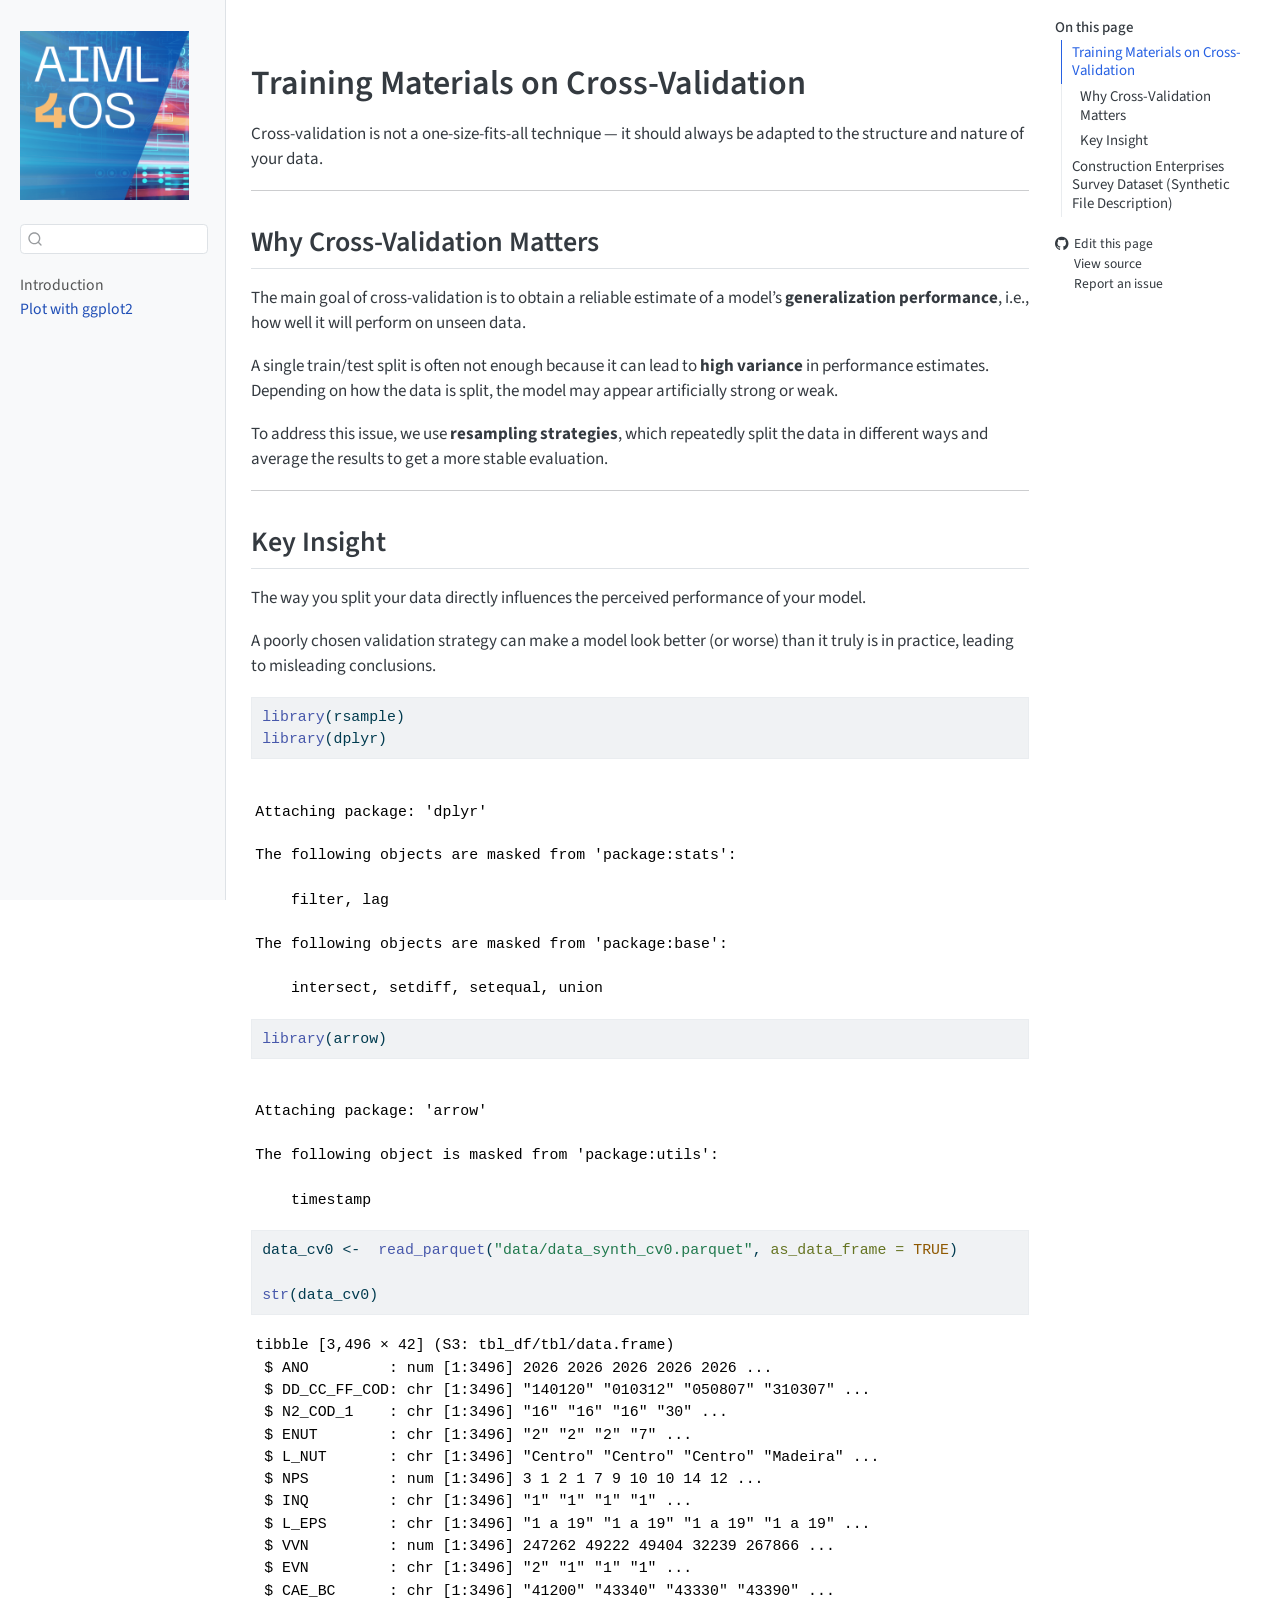
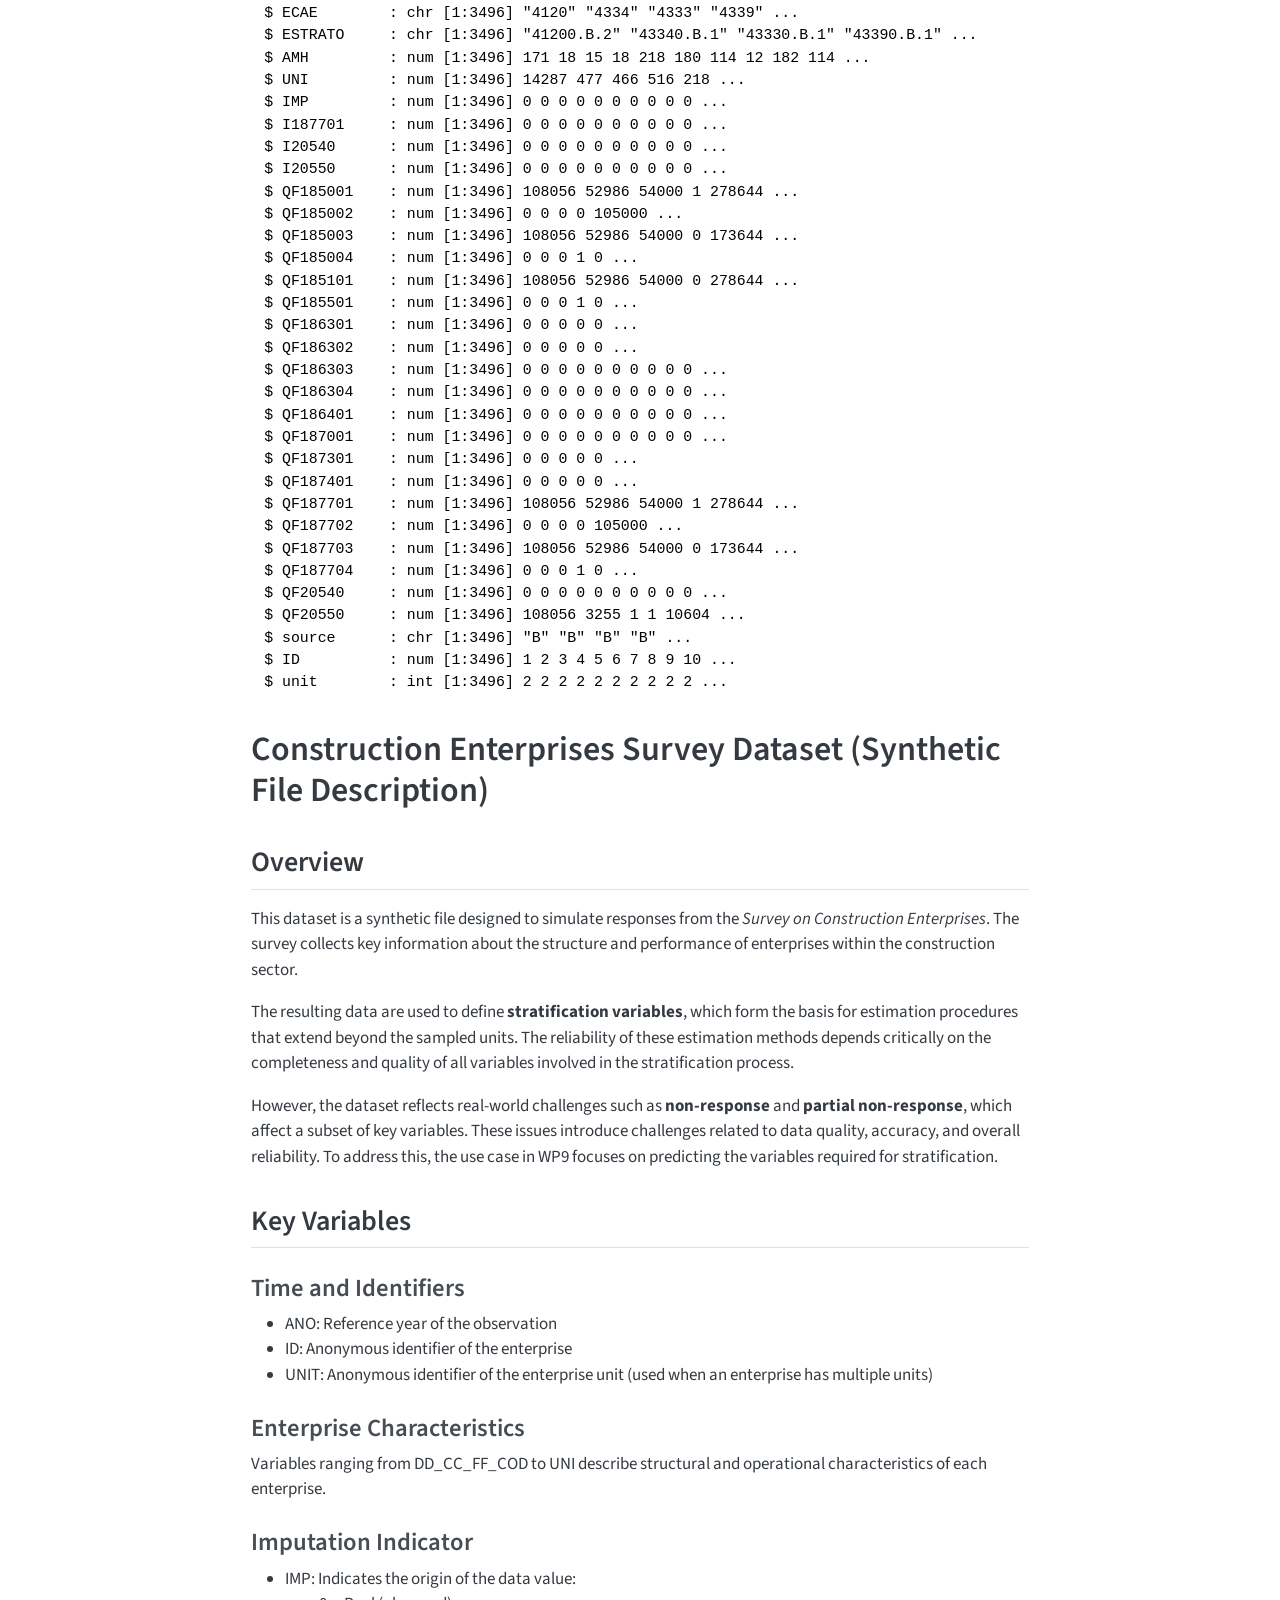
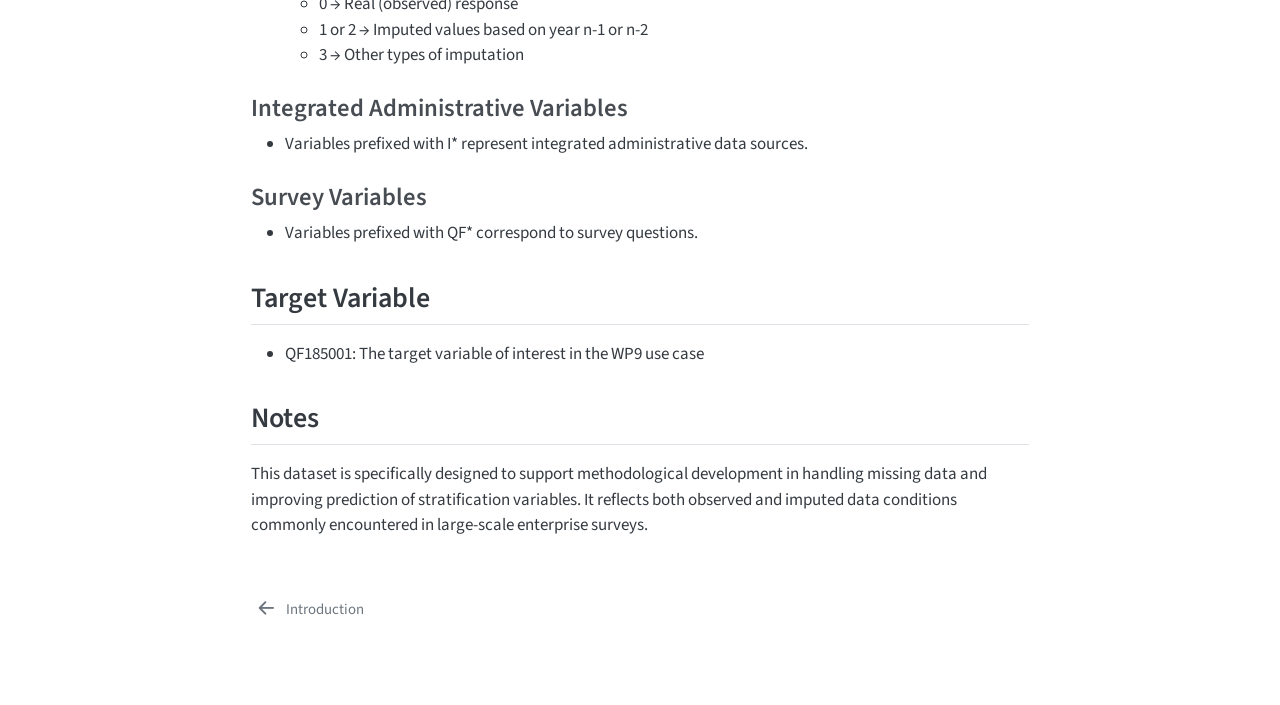
==== commit 1fd4a505: "Built site for gh-pages" ====
--- a/chapters/chapter1.html
+++ b/chapters/chapter1.html
@@ -170,7 +170,22 @@
   <ul>
   <li><a href="#training-materials-on-cross-validation" id="toc-training-materials-on-cross-validation" class="nav-link active" data-scroll-target="#training-materials-on-cross-validation">Training Materials on Cross-Validation</a>
   <ul class="collapse">
-  <li><a href="#why-cross-validation-matters" id="toc-why-cross-validation-matters" class="nav-link" data-scroll-target="#why-cross-validation-matters">Why cross-validation matters</a></li>
+  <li><a href="#why-cross-validation-matters" id="toc-why-cross-validation-matters" class="nav-link" data-scroll-target="#why-cross-validation-matters">Why Cross-Validation Matters</a></li>
+  <li><a href="#key-insight" id="toc-key-insight" class="nav-link" data-scroll-target="#key-insight">Key Insight</a></li>
+  </ul></li>
+  <li><a href="#construction-enterprises-survey-dataset-synthetic-file-description" id="toc-construction-enterprises-survey-dataset-synthetic-file-description" class="nav-link" data-scroll-target="#construction-enterprises-survey-dataset-synthetic-file-description">Construction Enterprises Survey Dataset (Synthetic File Description)</a>
+  <ul class="collapse">
+  <li><a href="#overview" id="toc-overview" class="nav-link" data-scroll-target="#overview">Overview</a></li>
+  <li><a href="#key-variables" id="toc-key-variables" class="nav-link" data-scroll-target="#key-variables">Key Variables</a>
+  <ul class="collapse">
+  <li><a href="#time-and-identifiers" id="toc-time-and-identifiers" class="nav-link" data-scroll-target="#time-and-identifiers">Time and Identifiers</a></li>
+  <li><a href="#enterprise-characteristics" id="toc-enterprise-characteristics" class="nav-link" data-scroll-target="#enterprise-characteristics">Enterprise Characteristics</a></li>
+  <li><a href="#imputation-indicator" id="toc-imputation-indicator" class="nav-link" data-scroll-target="#imputation-indicator">Imputation Indicator</a></li>
+  <li><a href="#integrated-administrative-variables" id="toc-integrated-administrative-variables" class="nav-link" data-scroll-target="#integrated-administrative-variables">Integrated Administrative Variables</a></li>
+  <li><a href="#survey-variables" id="toc-survey-variables" class="nav-link" data-scroll-target="#survey-variables">Survey Variables</a></li>
+  </ul></li>
+  <li><a href="#target-variable" id="toc-target-variable" class="nav-link" data-scroll-target="#target-variable">Target Variable</a></li>
+  <li><a href="#notes" id="toc-notes" class="nav-link" data-scroll-target="#notes">Notes</a></li>
   </ul></li>
   </ul>
 <div class="toc-actions"><ul><li><a href="https://github.com/AIML4OS/AIML4OS-template-quarto-r/edit/main/chapters/chapter1.qmd" class="toc-action"><i class="bi bi-github"></i>Edit this page</a></li><li><a href="https://github.com/AIML4OS/AIML4OS-template-quarto-r/blob/main/chapters/chapter1.qmd" class="toc-action"><i class="bi empty"></i>View source</a></li><li><a href="https://github.com/AIML4OS/AIML4OS-template-quarto-r/issues/new" class="toc-action"><i class="bi empty"></i>Report an issue</a></li></ul></div></nav>
@@ -183,13 +198,19 @@
 
 <section id="training-materials-on-cross-validation" class="level1">
 <h1>Training Materials on Cross-Validation</h1>
-<p>Cross-validation is not one-size-fits-all it depends on the structure of your data</p>
+<p>Cross-validation is not a one-size-fits-all technique — it should always be adapted to the structure and nature of your data.</p>
+<hr>
 <section id="why-cross-validation-matters" class="level2">
-<h2 class="anchored" data-anchor-id="why-cross-validation-matters">Why cross-validation matters</h2>
-<p>Goal: estimate generalization performance</p>
-<p>Problem: single train/test split → high variance</p>
-<p>Solution: resampling strategies</p>
-<p>Key message: The way you split your data can make your model look better or worse than it really is.</p>
+<h2 class="anchored" data-anchor-id="why-cross-validation-matters">Why Cross-Validation Matters</h2>
+<p>The main goal of cross-validation is to obtain a reliable estimate of a model’s <strong>generalization performance</strong>, i.e., how well it will perform on unseen data.</p>
+<p>A single train/test split is often not enough because it can lead to <strong>high variance</strong> in performance estimates. Depending on how the data is split, the model may appear artificially strong or weak.</p>
+<p>To address this issue, we use <strong>resampling strategies</strong>, which repeatedly split the data in different ways and average the results to get a more stable evaluation.</p>
+<hr>
+</section>
+<section id="key-insight" class="level2">
+<h2 class="anchored" data-anchor-id="key-insight">Key Insight</h2>
+<p>The way you split your data directly influences the perceived performance of your model.</p>
+<p>A poorly chosen validation strategy can make a model look better (or worse) than it truly is in practice, leading to misleading conclusions.</p>
 <div class="cell">
 <div class="code-copy-outer-scaffold"><div class="sourceCode cell-code" id="cb1"><pre class="sourceCode r code-with-copy"><code class="sourceCode r"><span id="cb1-1"><a href="#cb1-1" aria-hidden="true" tabindex="-1"></a><span class="fu">library</span>(rsample)</span>
 <span id="cb1-2"><a href="#cb1-2" aria-hidden="true" tabindex="-1"></a><span class="fu">library</span>(dplyr)</span></code></pre></div><button title="Copy to Clipboard" class="code-copy-button"><i class="bi"></i></button></div>
@@ -268,7 +289,67 @@
  $ unit        : int [1:3496] 2 2 2 2 2 2 2 2 2 2 ...</code></pre>
 </div>
 </div>
-<p>File description: This is a syntehtic file that simulates the answers received to the Survey on Construction Enterprises to collect key information on the structure and performance of the construction sector. Survey responses are used to define stratification variables that underpin estimation procedures extending beyond the sampled units. The effectiveness of this methodology critically depends on the completeness of all variables used in the stratum definition. However, non-response and partial non-response persist for a subset of these variables, posing challenges to data quality, accuracy, and reliability thus the use case in WP9 tries to predict the variables required for the strata. - ANO is year, - the other variables from DD_CC_FF_COD to UNI characterize the enterprise - IMP 0 for a real answer, 1 or 2 imputed with values from year n-1 or -2, 3 other imputations - the 3 variables started with I are Integrated administrative variables - the survey questions are prefixes with QF - source informs about the survey - ID is the anonymous ID of the enterprise - unit is the anonymous unit of the enterprise when it may have several units - the target is QF185001</p>
+</section>
+</section>
+<section id="construction-enterprises-survey-dataset-synthetic-file-description" class="level1">
+<h1>Construction Enterprises Survey Dataset (Synthetic File Description)</h1>
+<section id="overview" class="level2">
+<h2 class="anchored" data-anchor-id="overview">Overview</h2>
+<p>This dataset is a synthetic file designed to simulate responses from the <em>Survey on Construction Enterprises</em>. The survey collects key information about the structure and performance of enterprises within the construction sector.</p>
+<p>The resulting data are used to define <strong>stratification variables</strong>, which form the basis for estimation procedures that extend beyond the sampled units. The reliability of these estimation methods depends critically on the completeness and quality of all variables involved in the stratification process.</p>
+<p>However, the dataset reflects real-world challenges such as <strong>non-response</strong> and <strong>partial non-response</strong>, which affect a subset of key variables. These issues introduce challenges related to data quality, accuracy, and overall reliability. To address this, the use case in WP9 focuses on predicting the variables required for stratification.</p>
+</section>
+<section id="key-variables" class="level2">
+<h2 class="anchored" data-anchor-id="key-variables">Key Variables</h2>
+<section id="time-and-identifiers" class="level3">
+<h3 class="anchored" data-anchor-id="time-and-identifiers">Time and Identifiers</h3>
+<ul>
+<li>ANO: Reference year of the observation<br>
+</li>
+<li>ID: Anonymous identifier of the enterprise<br>
+</li>
+<li>UNIT: Anonymous identifier of the enterprise unit (used when an enterprise has multiple units)</li>
+</ul>
+</section>
+<section id="enterprise-characteristics" class="level3">
+<h3 class="anchored" data-anchor-id="enterprise-characteristics">Enterprise Characteristics</h3>
+<p>Variables ranging from DD_CC_FF_COD to UNI describe structural and operational characteristics of each enterprise.</p>
+</section>
+<section id="imputation-indicator" class="level3">
+<h3 class="anchored" data-anchor-id="imputation-indicator">Imputation Indicator</h3>
+<ul>
+<li>IMP: Indicates the origin of the data value:
+<ul>
+<li>0 → Real (observed) response<br>
+</li>
+<li>1 or 2 → Imputed values based on year n-1 or n-2<br>
+</li>
+<li>3 → Other types of imputation</li>
+</ul></li>
+</ul>
+</section>
+<section id="integrated-administrative-variables" class="level3">
+<h3 class="anchored" data-anchor-id="integrated-administrative-variables">Integrated Administrative Variables</h3>
+<ul>
+<li>Variables prefixed with I* represent integrated administrative data sources.</li>
+</ul>
+</section>
+<section id="survey-variables" class="level3">
+<h3 class="anchored" data-anchor-id="survey-variables">Survey Variables</h3>
+<ul>
+<li>Variables prefixed with QF* correspond to survey questions.</li>
+</ul>
+</section>
+</section>
+<section id="target-variable" class="level2">
+<h2 class="anchored" data-anchor-id="target-variable">Target Variable</h2>
+<ul>
+<li>QF185001: The target variable of interest in the WP9 use case</li>
+</ul>
+</section>
+<section id="notes" class="level2">
+<h2 class="anchored" data-anchor-id="notes">Notes</h2>
+<p>This dataset is specifically designed to support methodological development in handling missing data and improving prediction of stratification variables. It reflects both observed and imputed data conditions commonly encountered in large-scale enterprise surveys.</p>
 
 
 </section>
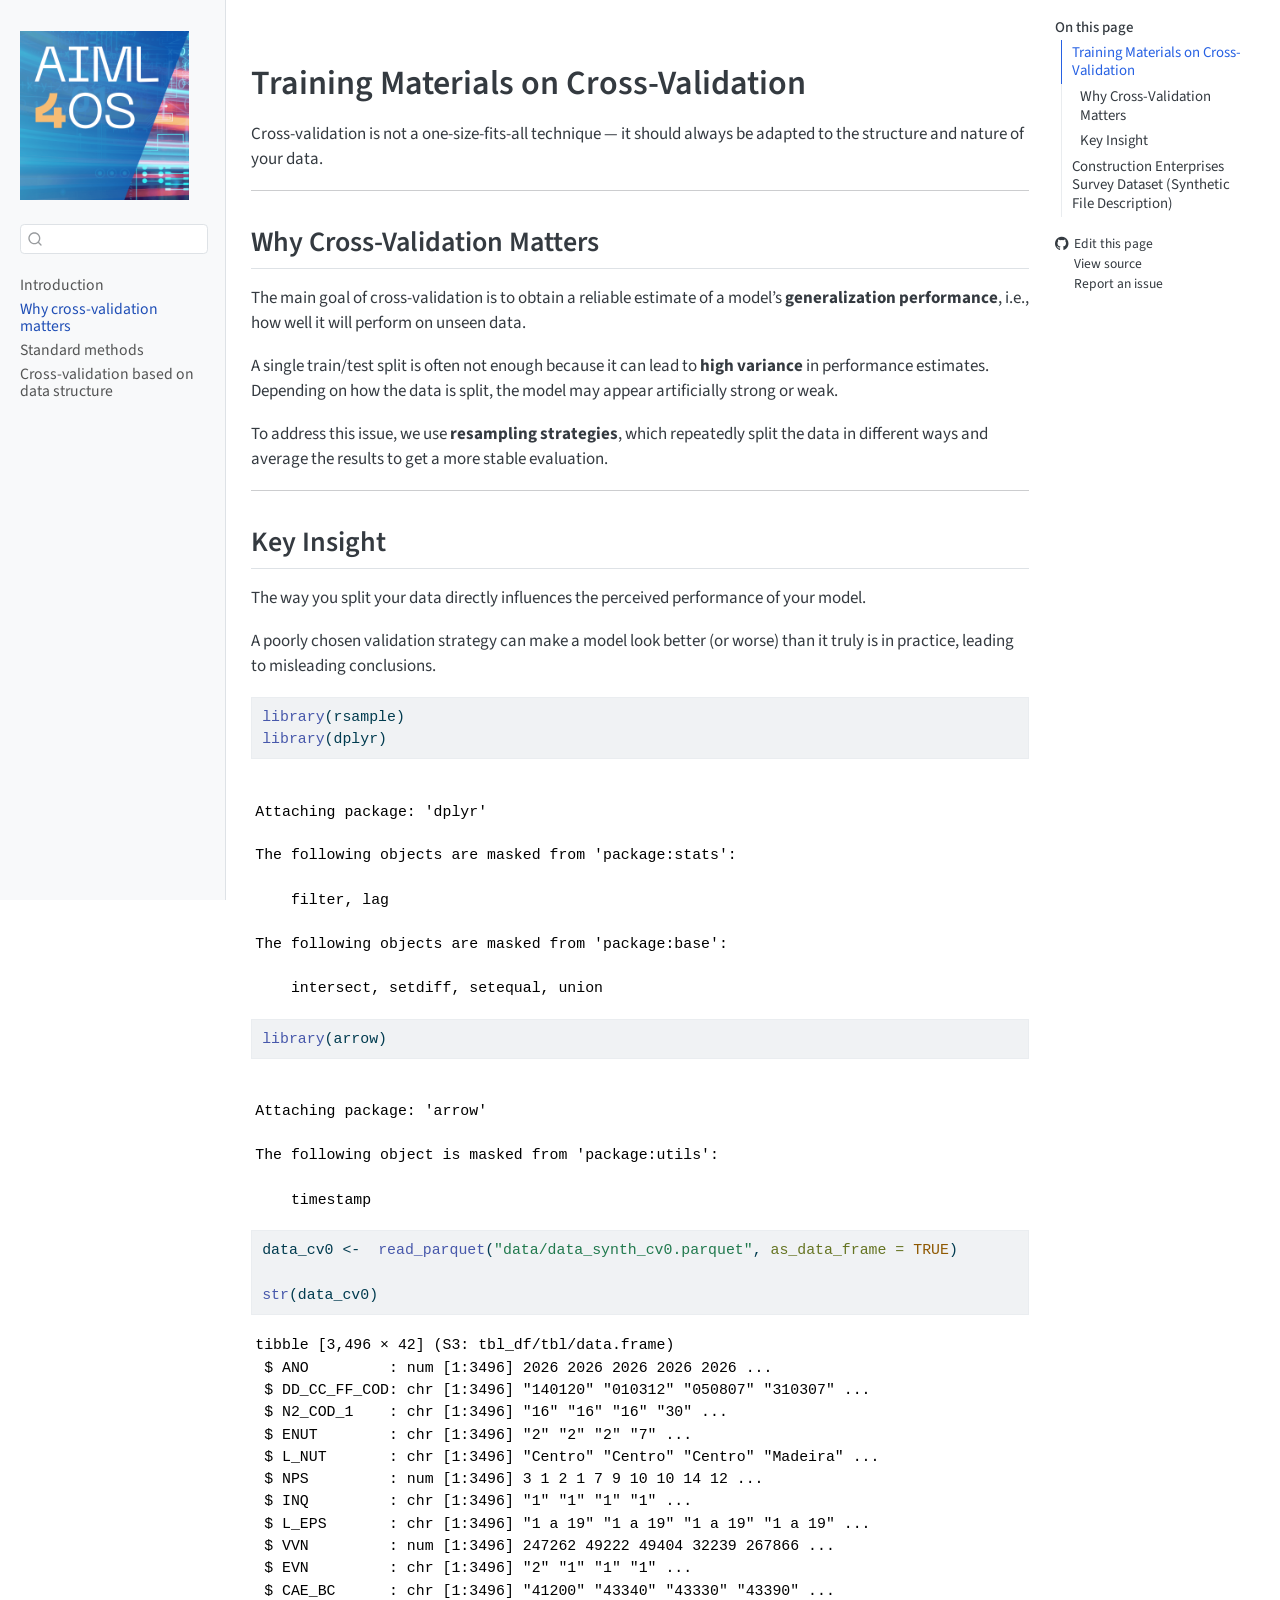
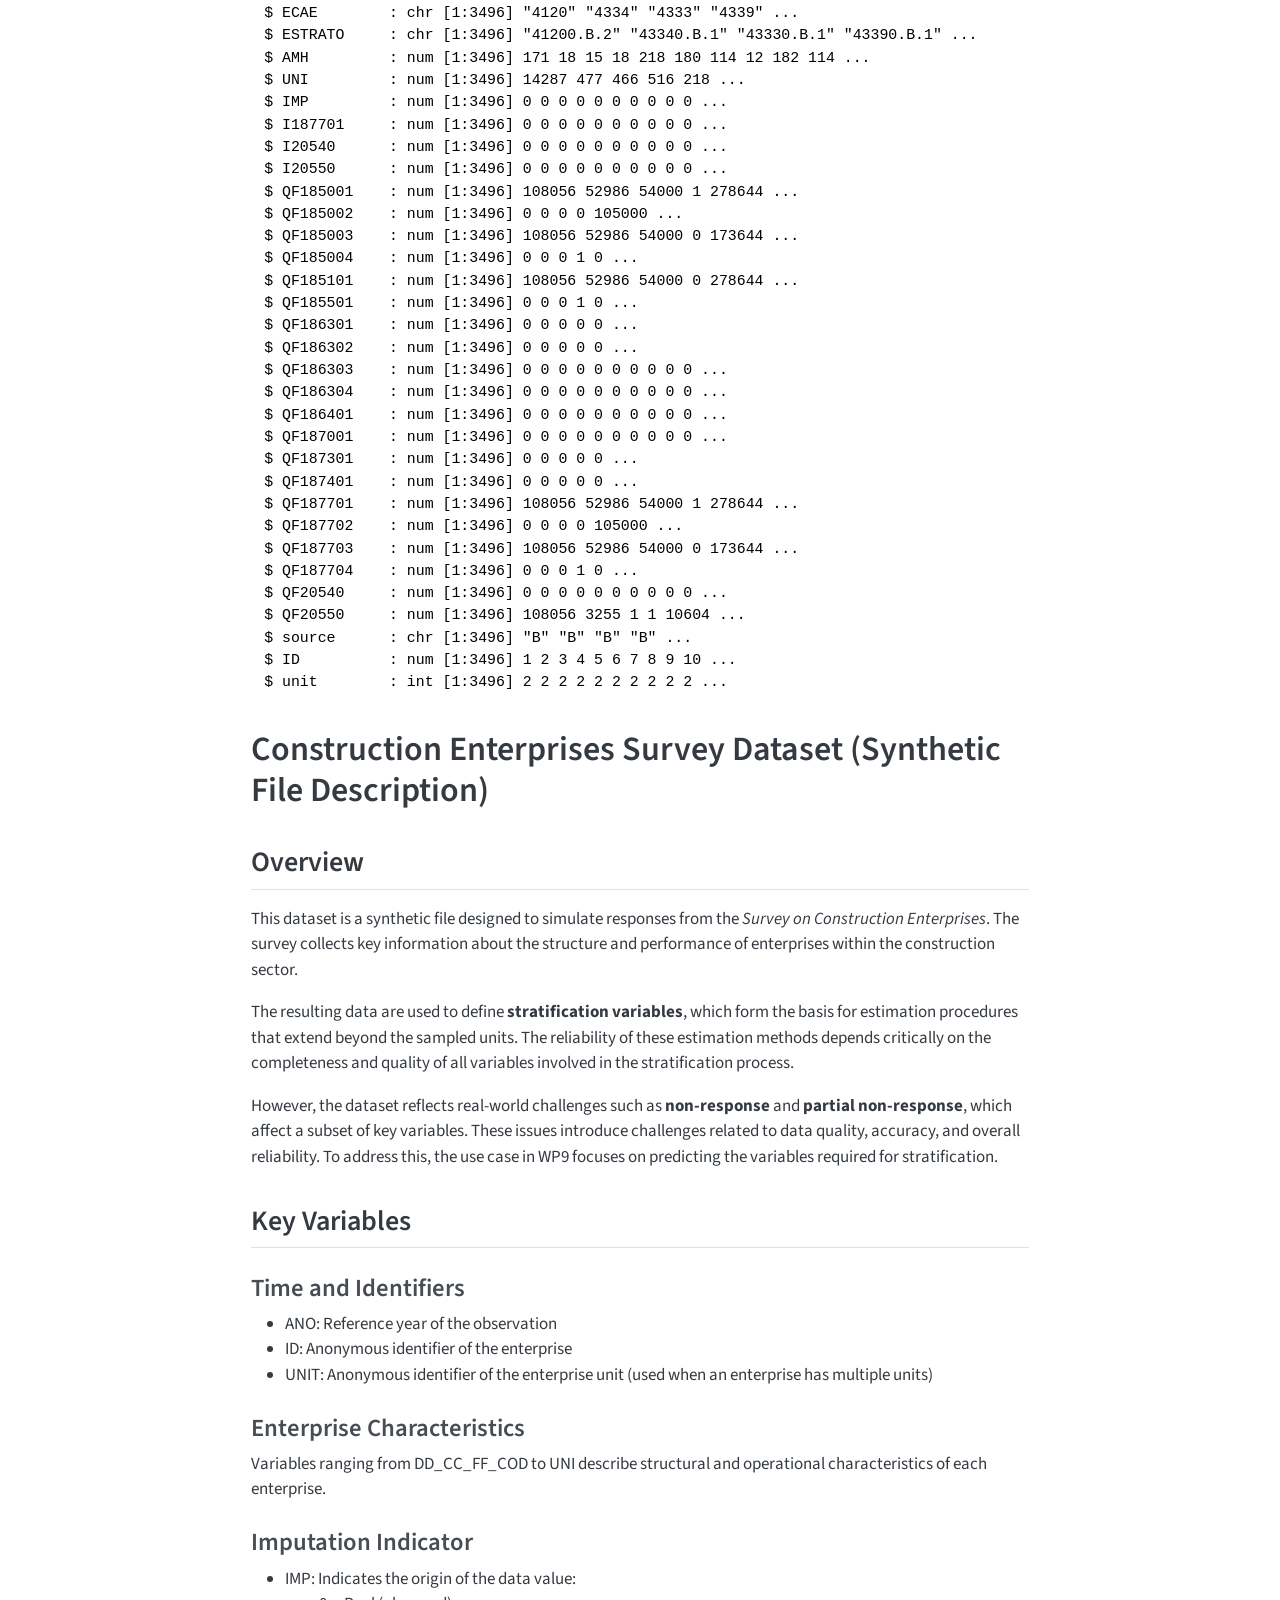
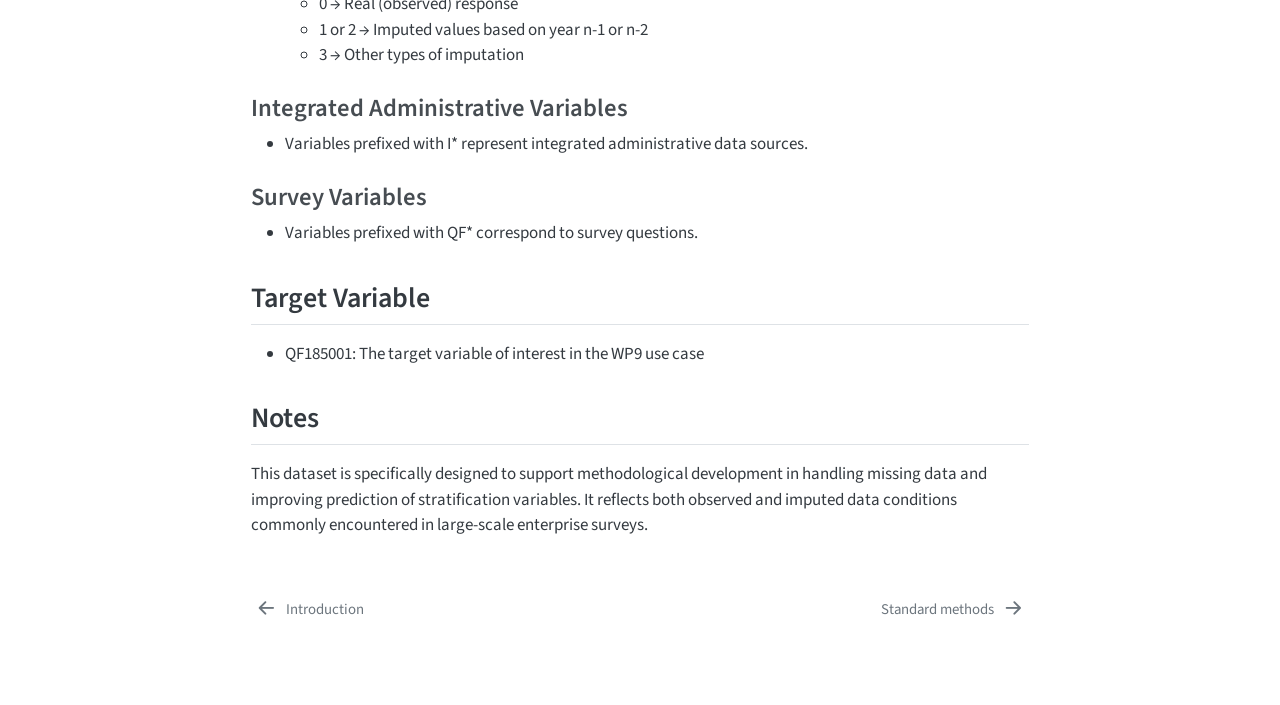
==== commit 301267c0: "Built site for gh-pages" ====
--- a/chapters/chapter1.html
+++ b/chapters/chapter1.html
@@ -68,6 +68,7 @@
 <script src="../site_libs/quarto-search/fuse.min.js"></script>
 <script src="../site_libs/quarto-search/quarto-search.js"></script>
 <meta name="quarto:offset" content="../">
+<link href="../chapters/chapter2.qmd" rel="next">
 <link href="../index.html" rel="prev">
 <script src="../site_libs/quarto-html/quarto.js" type="module"></script>
 <script src="../site_libs/quarto-html/tabsets/tabsets.js" type="module"></script>
@@ -120,7 +121,7 @@
       <button type="button" class="quarto-btn-toggle btn" data-bs-toggle="collapse" role="button" data-bs-target=".quarto-sidebar-collapse-item" aria-controls="quarto-sidebar" aria-expanded="false" aria-label="Toggle sidebar navigation" onclick="if (window.quartoToggleHeadroom) { window.quartoToggleHeadroom(); }">
         <i class="bi bi-layout-text-sidebar-reverse"></i>
       </button>
-        <nav class="quarto-page-breadcrumbs" aria-label="breadcrumb"><ol class="breadcrumb"><li class="breadcrumb-item"><a href="../chapters/chapter1.html">Plot with ggplot2</a></li></ol></nav>
+        <nav class="quarto-page-breadcrumbs" aria-label="breadcrumb"><ol class="breadcrumb"><li class="breadcrumb-item"><a href="../chapters/chapter1.html">Why cross-validation matters</a></li></ol></nav>
         <a class="flex-grow-1" role="navigation" data-bs-toggle="collapse" data-bs-target=".quarto-sidebar-collapse-item" aria-controls="quarto-sidebar" aria-expanded="false" aria-label="Toggle sidebar navigation" onclick="if (window.quartoToggleHeadroom) { window.quartoToggleHeadroom(); }">      
         </a>
       <button type="button" class="btn quarto-search-button" aria-label="Search" onclick="window.quartoOpenSearch();">
@@ -155,7 +156,19 @@
         <li class="sidebar-item">
   <div class="sidebar-item-container"> 
   <a href="../chapters/chapter1.html" class="sidebar-item-text sidebar-link active">
- <span class="menu-text">Plot with ggplot2</span></a>
+ <span class="menu-text">Why cross-validation matters</span></a>
+  </div>
+</li>
+        <li class="sidebar-item">
+  <div class="sidebar-item-container"> 
+  <a href="../chapters/chapter2.qmd" class="sidebar-item-text sidebar-link">
+ <span class="menu-text">Standard methods</span></a>
+  </div>
+</li>
+        <li class="sidebar-item">
+  <div class="sidebar-item-container"> 
+  <a href="../chapters/chapter3.qmd" class="sidebar-item-text sidebar-link">
+ <span class="menu-text">Cross-validation based on data structure</span></a>
   </div>
 </li>
     </ul>
@@ -763,6 +776,9 @@
       </a>          
   </div>
   <div class="nav-page nav-page-next">
+      <a href="../chapters/chapter2.qmd" class="pagination-link" aria-label="Standard methods">
+        <span class="nav-page-text">Standard methods</span> <i class="bi bi-arrow-right-short"></i>
+      </a>
   </div>
 </nav>
 </div> <!-- /content -->
